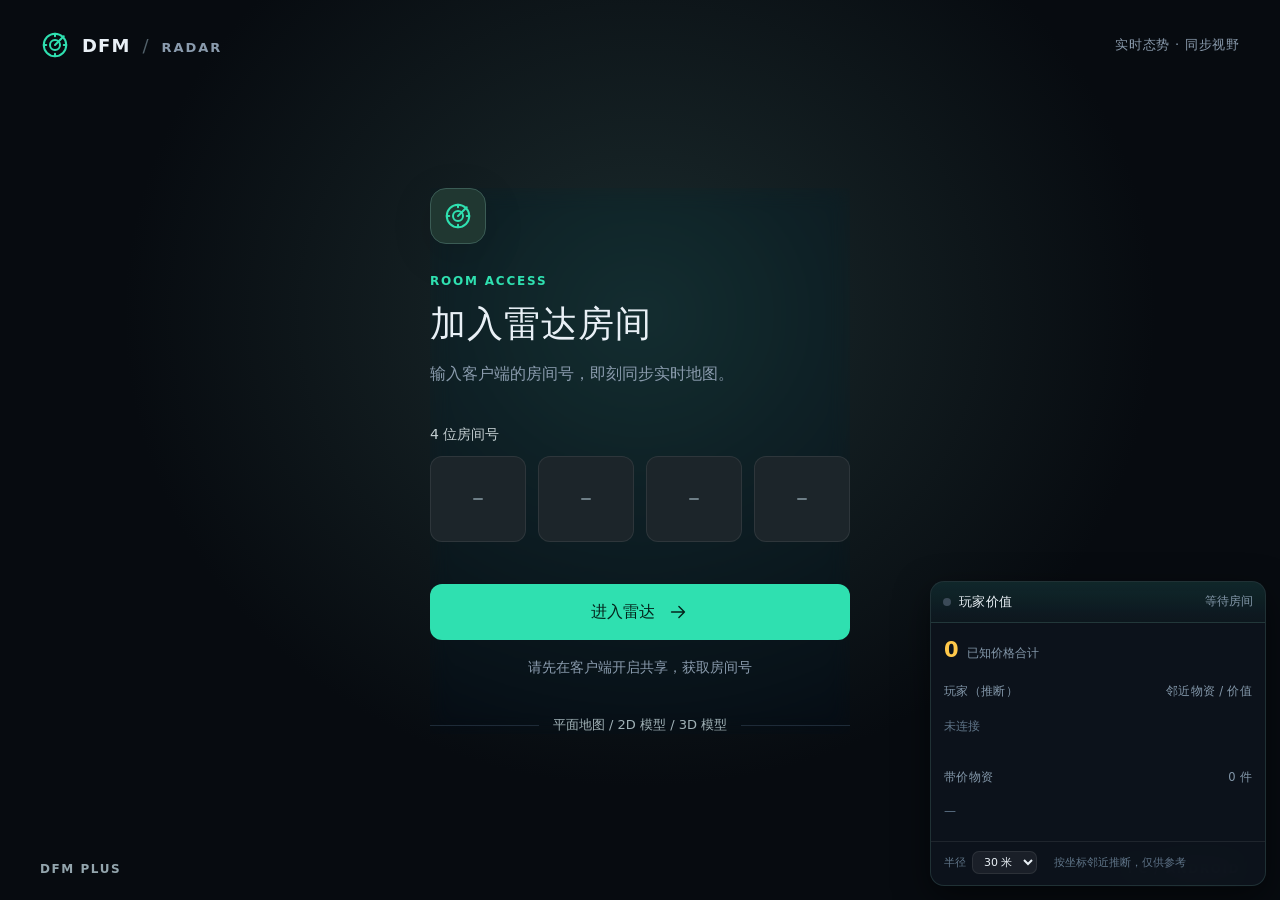
==== radar/index.html @ b9cc0623 "Unified UI redesign: shared design tokens across radar page, panels, admin" ====
<!doctype html>
<html lang="zh-CN">
<head>
  <meta charset="utf-8">
  <meta name="viewport" content="width=device-width, initial-scale=1, viewport-fit=cover">
  <meta name="theme-color" content="#101518">
  <meta name="description" content="DFM 实时地图，平面地图、2D 模型与 3D 模型自由切换，按需加载当前地图。">
  <title>DFM · 实时雷达</title>
  <link rel="stylesheet" href="https://game.gtimg.cn/images/dfm/cp/a20240729directory/leaflet.css" crossorigin="">
  <link rel="stylesheet" href="./styles.css">
  <link rel="stylesheet" href="./theme.css?v=4">
  <link rel="stylesheet" href="./value.css?v=4">
  <link rel="stylesheet" href="./chat.css?v=4">
  <script defer src="https://game.gtimg.cn/images/dfm/cp/a20240729directory/js/lib/leaflet.js"></script>
  <script type="module" src="./assets/app.js"></script>
</head>
<body>
  <svg class="icon-library" xmlns="http://www.w3.org/2000/svg" aria-hidden="true">
    <symbol id="i-radar" viewBox="0 0 24 24"><circle cx="12" cy="12" r="9"/><circle cx="12" cy="12" r="4"/><path d="M12 12 19 5M12 3v2M3 12h2M12 19v2M19 12h2"/></symbol>
    <symbol id="i-arrow" viewBox="0 0 24 24"><path d="M5 12h14m-6-6 6 6-6 6"/></symbol>
    <symbol id="i-exit" viewBox="0 0 24 24"><path d="M9 4H5v16h4m5-12 4 4-4 4M9 12h11"/></symbol>
    <symbol id="i-plus" viewBox="0 0 24 24"><path d="M5 12h14M12 5v14"/></symbol>
    <symbol id="i-minus" viewBox="0 0 24 24"><path d="M5 12h14"/></symbol>
    <symbol id="i-locate" viewBox="0 0 24 24"><circle cx="12" cy="12" r="6"/><circle cx="12" cy="12" r="1"/><path d="M12 2v4m0 12v4M2 12h4m12 0h4"/></symbol>
    <symbol id="i-fit" viewBox="0 0 24 24"><path d="M9 4H4v5m11-5h5v5M4 15v5h5m11-5v5h-5"/></symbol>
    <symbol id="i-users" viewBox="0 0 24 24"><circle cx="9" cy="8" r="3"/><path d="M3 20v-2a6 6 0 0 1 12 0v2m1-15a3 3 0 0 1 0 6m2 3a5 5 0 0 1 3 4v2"/></symbol>
  </svg>
  <section id="entry-screen" class="entry-screen" aria-labelledby="entry-title">
    <header class="entry-header">
      <a class="brand" href="./" aria-label="DFM 雷达首页"><svg class="brand-icon"><use href="#i-radar"/></svg><span>DFM<span class="brand-divider">/</span><span class="brand-subtitle">RADAR</span></span></a>
      <span class="entry-meta">实时态势 · 同步视野</span>
    </header>
    <main class="entry-main">
      <div class="join-card">
        <div class="entry-emblem" aria-hidden="true"><svg><use href="#i-radar"/></svg></div>
        <p class="eyebrow">ROOM ACCESS</p>
        <h1 id="entry-title">加入雷达房间</h1>
        <p class="entry-description">输入客户端的房间号，即刻同步实时地图。</p>
        <form id="room-form" novalidate>
          <label class="room-label" for="room-code">4 位房间号</label>
          <div id="code-field" class="code-field">
            <div class="code-slots" aria-hidden="true"><span class="code-slot"></span><span class="code-slot"></span><span class="code-slot"></span><span class="code-slot"></span></div>
            <input id="room-code" class="code-input" type="text" inputmode="numeric" pattern="[0-9]{4}" maxlength="4" autocomplete="off" enterkeyhint="go" spellcheck="false" aria-describedby="room-hint form-message" aria-required="true">
          </div>
          <p id="form-message" class="form-message" role="status" aria-live="polite"></p>
          <button id="join-button" class="join-button" type="submit"><span id="join-label">进入雷达</span><svg class="icon join-arrow" aria-hidden="true"><use href="#i-arrow"/></svg><span class="spinner" aria-hidden="true"></span></button>
          <p id="room-hint" class="room-hint">请先在客户端开启共享，获取房间号</p>
        </form>
        <div class="entry-note"><span class="note-line"></span><span>平面地图 / 2D 模型 / 3D 模型</span><span class="note-line"></span></div>
      </div>
    </main>
    <footer class="entry-footer"><span>DFM PLUS</span><span>PC / ANDROID</span></footer>
  </section>
  <section id="radar-screen" class="radar-screen" hidden aria-label="实时雷达工作台">
    <header class="radar-header">
      <div class="brand radar-brand"><svg class="brand-icon" aria-hidden="true"><use href="#i-radar"/></svg><span>DFM<span class="brand-divider">/</span><span class="brand-subtitle">RADAR</span></span></div>
      <div class="map-heading"><span class="eyebrow">当前地图</span><h1 id="map-name" tabindex="-1">等待识别地图</h1><span class="auto-badge">自动同步</span></div>
      <div class="room-actions"><div class="room-badge"><span>房间</span><strong id="active-room">----</strong></div><button id="leave-button" class="leave-button" type="button" title="退出房间"><svg class="icon" aria-hidden="true"><use href="#i-exit"/></svg><span>退出</span></button></div>
    </header>
    <div class="view-bar">
      <div class="view-switch" role="group" aria-label="地图显示方式">
        <button type="button" data-mode="flat" aria-pressed="true">平面地图</button>
        <button type="button" data-mode="model2d" aria-pressed="false">2D 模型</button>
        <button type="button" data-mode="model3d" aria-pressed="false">3D 模型</button>
      </div>
      <div id="model-options" class="model-options" hidden>
        <div id="ally-view-control" class="ally-view-control" hidden>
          <label for="ally-view">3D 视角</label>
          <select id="ally-view" aria-describedby="ally-view-status"><option value="">自由观察</option></select>
          <span id="ally-view-status" class="visually-hidden" role="status">选择友方，切换跟随视角</span>
        </div>
        <label>范围 <select id="model-radius"><option value="150">150 米</option><option value="300">300 米</option><option value="all">全图（高负载）</option></select></label>
        <label><input id="model-xray" type="checkbox" checked>墙后标记</label>
        <span id="model-gesture">拖动旋转 · 右键 / 双指平移 · 双击表面定位</span>
      </div>
    </div>
    <main class="radar-workspace">
      <div id="radar-map" class="radar-map" role="region" aria-label="雷达地图，可拖动平移、滚轮或双指缩放"></div>
      <div id="model-map" class="model-map" role="region" aria-label="当前地图模型" hidden></div>
      <div id="model-loading" class="model-loading surface" role="status" aria-live="polite" hidden>
        <strong id="model-loading-text">准备当前地图模型…</strong>
        <progress id="model-progress" max="1" value="0" aria-label="当前地图下载进度"></progress>
        <p>仅下载当前地图；切回平面地图可取消加载。</p>
        <button id="model-retry" class="secondary-button" type="button" hidden>重试当前地图</button>
      </div>
      <div class="connection-hud surface" role="status" aria-live="polite"><span id="connection-dot" class="status-dot" data-tone="waiting"></span><span id="connection-label">正在连接</span></div>
      <div id="map-notice" class="map-notice" role="status" hidden></div>
      <div id="coordinate-notice" class="coordinate-notice" role="status" hidden>部分位置缺少高度或世界原点，未显示在模型中。模型可浏览；平面地图仍可查看全部位置。</div>
      <div id="map-empty" class="map-empty">
        <div class="empty-symbol" aria-hidden="true"><svg><use href="#i-radar"/></svg></div>
        <h2 id="empty-title">等待客户端数据</h2>
        <p id="empty-description">进入对局后，地图和位置会自动出现在这里。</p>
        <button id="reload-button" class="secondary-button" type="button" hidden>重新加载页面</button>
      </div>
      <div class="map-tools surface" role="group" aria-label="地图控制">
        <button id="locate-button" class="tool-button" type="button" aria-label="定位友方" title="定位所选友方，未选择时定位首位友方" disabled><svg class="icon" aria-hidden="true"><use href="#i-locate"/></svg></button>
        <span class="tool-divider"></span>
        <button id="zoom-in-button" class="tool-button" type="button" aria-label="放大地图" title="放大地图" disabled><svg class="icon" aria-hidden="true"><use href="#i-plus"/></svg></button>
        <button id="zoom-out-button" class="tool-button" type="button" aria-label="缩小地图" title="缩小地图" disabled><svg class="icon" aria-hidden="true"><use href="#i-minus"/></svg></button>
        <span class="tool-divider"></span>
        <button id="fit-button" class="tool-button" type="button" aria-label="查看全图" title="查看全图" disabled><svg class="icon" aria-hidden="true"><use href="#i-fit"/></svg></button>
      </div>
      <div class="radar-bottom">
        <div id="model-stats" class="model-stats"></div>
        <div class="legend surface" aria-label="标记图例与数量">
          <div class="legend-item"><span class="marker-key key-ally"></span><span>友方</span><strong id="ally-count">—</strong></div>
          <div class="legend-item"><span class="marker-key key-player"></span><span>敌方</span><strong id="player-count">—</strong></div>
          <div class="legend-item"><span class="marker-key key-bot"></span><span>人机</span><strong id="bot-count">—</strong></div>
          <div class="legend-item"><span class="marker-key key-item"></span><span>物资</span><strong id="item-count">—</strong></div>
        </div>
        <div class="session-meta surface"><span class="online-count"><svg class="icon" aria-hidden="true"><use href="#i-users"/></svg><span><strong id="peer-count">0</strong> 在线</span></span><span class="meta-divider"></span><span id="data-age">尚无数据</span></div>
      </div>
    </main>
  </section>
  <noscript><div class="noscript-notice">请启用 JavaScript 后使用实时雷达。</div></noscript>
  <script src="./patch.js?v=4"></script>
  <script src="./debug.js?v=4"></script>
  <script src="./value.js?v=4"></script>
  <script src="./chat.js?v=4"></script>
</body>
</html>
---- radar/styles.css ----
@charset "UTF-8";

:root {
  color-scheme: dark;
  --bg: #101518;
  --surface: #181f23;
  --surface-raised: #20292e;
  --line: #303b40;
  --text: #edf3f3;
  --muted: #a2b0b6;
  --accent: #7ce4cd;
  --accent-ink: #102e28;
  --warning: #efc17e;
  --danger: #ff8590;
  font-family: "Segoe UI", "PingFang SC", "Microsoft YaHei", system-ui, sans-serif;
  font-size: 100%;
  font-synthesis: none;
  -webkit-font-smoothing: antialiased;
}
* { box-sizing: border-box; }
[hidden] { display: none !important; }
body { margin: 0; background: var(--bg); color: var(--text); }
button, input { font: inherit; }
button, a, input { -webkit-tap-highlight-color: transparent; }
button { cursor: pointer; touch-action: manipulation; }
button:disabled { cursor: default; opacity: .35; }
button:focus-visible, a:focus-visible { outline: 2px solid var(--accent); outline-offset: 5px; }
a { color: inherit; text-decoration: none; }
h1, h2, p { margin: 0; }
svg { fill: none; stroke: currentColor; stroke-width: 1.6; stroke-linecap: round; stroke-linejoin: round; }
.icon-library { position: absolute; width: 0; height: 0; overflow: hidden; }
.icon { width: 22px; height: 22px; flex-shrink: 0; }
.brand { display: inline-flex; align-items: center; gap: 12px; font-size: 1.125rem; font-weight: 750; letter-spacing: .06em; white-space: nowrap; }
.brand-icon { width: 30px; height: 30px; color: var(--accent); }
.brand-divider { margin: 0 12px; color: #52616a; font-weight: 400; }
.brand-subtitle { font-size: .8125rem; font-weight: 550; letter-spacing: .15em; color: var(--muted); }
.eyebrow { font-size: .75rem; font-weight: 600; letter-spacing: .15em; color: var(--muted); }

/* A room invitation is the only first-screen workflow. */
.entry-screen {
  min-height: 100vh; min-height: 100svh;
  display: flex; flex-direction: column;
  padding: max(30px, env(safe-area-inset-top)) max(40px, env(safe-area-inset-right)) max(24px, env(safe-area-inset-bottom)) max(40px, env(safe-area-inset-left));
  background: radial-gradient(ellipse at 50% 35%, #1b2b2d 0, transparent 57%), var(--bg);
}
.entry-header, .entry-footer { display: flex; align-items: center; justify-content: space-between; gap: 24px; }
.entry-meta { color: var(--muted); font-size: .8125rem; letter-spacing: .06em; }
.entry-main { flex: 1; display: grid; place-items: center; padding: 48px 0; }
.join-card { width: min(100%, 420px); }
.entry-emblem { width: 56px; height: 56px; display: grid; place-items: center; border: 1px solid #3b5c55; border-radius: 16px; color: var(--accent); background: #203731; margin-bottom: 30px; box-shadow: 0 10px 40px #0002; }
.entry-emblem svg { width: 30px; height: 30px; }
.join-card .eyebrow { color: var(--accent); margin-bottom: 12px; }
.join-card h1 { font-size: clamp(1.75rem, 4vw, 2.25rem); font-weight: 650; line-height: 1.35; letter-spacing: .025em; }
.entry-description { color: var(--muted); line-height: 1.75; margin-top: 12px; }
#room-form { margin-top: 38px; }
.room-label { display: block; color: #c3ced1; font-size: .875rem; margin-bottom: 12px; }
.code-field { position: relative; border-radius: 12px; }
.code-slots { display: grid; grid-template-columns: repeat(4, minmax(0, 1fr)); gap: 12px; }
.code-slot { display: grid; place-items: center; height: 86px; border: 1px solid #3a484e; border-radius: 12px; background: #1c252a; font-family: Consolas, "SFMono-Regular", monospace; font-size: 2.25rem; color: var(--text); transition: border-color .15s, background .15s, box-shadow .15s; }
.code-slot:empty::after { content: ""; width: 10px; height: 2px; border-radius: 2px; background: #6e7f87; }
.code-field:focus-within .code-slot.is-active { border-color: var(--accent); background: #213530; box-shadow: 0 0 0 3px #7ce4cd14; }
.code-field.is-invalid .code-slot { border-color: var(--danger); }
.code-input { position: absolute; inset: 0; width: 100%; height: 100%; border: 0; outline: 0; padding: 0; background: transparent; color: transparent; caret-color: transparent; font-size: 2rem; opacity: 1; }
.code-input::selection { background: transparent; color: transparent; }
.form-message { min-height: 2.625rem; padding: 10px 0; color: var(--danger); font-size: .875rem; line-height: 1.6; }
.join-button { width: 100%; min-height: 56px; padding: 14px 20px; display: flex; align-items: center; justify-content: center; gap: 12px; color: var(--accent-ink); background: var(--accent); border: 1px solid transparent; border-radius: 12px; font-weight: 700; transition: background .15s, transform .15s; }
.join-button:not(:disabled):hover { background: #a2f2e0; }
.join-button:not(:disabled):active { transform: translateY(1px); }
.join-button:disabled { opacity: .75; cursor: progress; }
.spinner { display: none; width: 20px; height: 20px; border: 2px solid #102e2840; border-top-color: var(--accent-ink); border-radius: 50%; animation: spin 1s linear infinite; }
.join-button[aria-busy="true"] .spinner { display: inline-block; }
.join-button[aria-busy="true"] .join-arrow { display: none; }
.room-hint { margin-top: 16px; font-size: .875rem; color: var(--muted); text-align: center; line-height: 1.7; }
.entry-note { display: flex; align-items: center; justify-content: center; gap: 14px; margin-top: 36px; font-size: .8125rem; color: #a1b2b7; }
.note-line { flex: 1; height: 1px; background: var(--line); }
.entry-footer { font-size: .75rem; font-weight: 550; letter-spacing: .13em; color: #93a5ad; }
.noscript-notice { position: fixed; inset: auto 16px 16px; padding: 16px; border: 1px solid var(--danger); background: var(--surface); text-align: center; }

/* Full-bleed working surface with edge-mounted controls. */
.radar-screen { height: 100vh; height: 100dvh; min-height: 280px; display: flex; flex-direction: column; overflow: hidden; }
.radar-header { position: relative; z-index: 500; display: grid; grid-template-columns: repeat(3, minmax(0, 1fr)); align-items: center; gap: 24px; min-height: 80px; padding: max(16px, env(safe-area-inset-top)) max(24px, env(safe-area-inset-right)) 16px max(24px, env(safe-area-inset-left)); background: #151c20; border-bottom: 1px solid var(--line); }
.map-heading { display: grid; grid-template-columns: minmax(0, 1fr) auto; justify-self: center; max-width: 100%; align-items: center; gap: 4px 12px; min-width: 0; }
.map-heading .eyebrow { grid-column: 1 / -1; font-size: .75rem; letter-spacing: .06em; }
.map-heading h1 { font-size: 1.125rem; line-height: 1.4; font-weight: 650; overflow: hidden; text-overflow: ellipsis; white-space: nowrap; outline: none; }
.auto-badge { padding: 3px 7px; border-radius: 5px; background: #23352f; color: #a1d7c9; font-size: .75rem; white-space: nowrap; }
.room-actions { display: flex; align-items: center; justify-content: flex-end; gap: 18px; }
.room-badge { display: flex; align-items: center; gap: 10px; font-size: .875rem; color: var(--muted); }
.room-badge strong { color: var(--text); font-family: Consolas, "SFMono-Regular", monospace; font-size: 1.25rem; letter-spacing: .14em; font-weight: 550; }
.leave-button { min-height: 44px; border: 1px solid var(--line); border-radius: 9px; background: transparent; color: #c1cdd1; padding: 9px 12px; display: flex; align-items: center; gap: 6px; font-size: .875rem; }
.leave-button:hover { background: #2e2329; color: #ffa2aa; border-color: #75434d; }
.radar-workspace { flex: 1; min-height: 0; position: relative; isolation: isolate; background-color: #121a1e; background-image: linear-gradient(#a0ccda06 1px, transparent 1px), linear-gradient(90deg, #a0ccda06 1px, transparent 1px); background-size: 48px 48px; }
.view-bar { display: flex; align-items: center; flex-wrap: wrap; gap: 10px 24px; padding: 8px max(16px, env(safe-area-inset-right)) 8px max(16px, env(safe-area-inset-left)); border-bottom: 1px solid var(--line); background: #151c20; z-index: 450; }
.view-switch { display: flex; gap: 4px; padding: 3px; background: #0d1418; border: 1px solid var(--line); border-radius: 9px; }
.view-switch button { min-height: 40px; padding: 8px 18px; border: 0; border-radius: 6px; color: var(--muted); background: transparent; font-size: .875rem; white-space: nowrap; }
.view-switch button[aria-pressed="true"] { background: #27443d; color: #b2f3e4; box-shadow: inset 0 0 0 1px #477265; }
.model-options { display: flex; align-items: center; flex-wrap: wrap; gap: 12px 20px; font-size: .875rem; color: var(--muted); }
.model-options label { display: flex; align-items: center; gap: 8px; min-height: 40px; white-space: nowrap; }
.model-options select { font: inherit; color: var(--text); background: var(--surface-raised); border: 1px solid #506067; border-radius: 5px; min-height: 36px; }
.model-options input { width: 18px; height: 18px; accent-color: var(--accent); }
.ally-view-control { display: flex; align-items: center; gap: 8px; min-width: 0; }
.ally-view-control select { max-width: min(17rem, 65vw); text-overflow: ellipsis; }
.visually-hidden { position: absolute; width: 1px; height: 1px; padding: 0; margin: -1px; overflow: hidden; clip-path: inset(50%); white-space: nowrap; border: 0; }
#model-gesture { font-size: .8125rem; }
.model-map { position: absolute; inset: 0; z-index: 0; overflow: hidden; }
.model-map canvas { display: block; width: 100%; height: 100%; touch-action: none; }
.model-labels { position: absolute; inset: 0; pointer-events: none; overflow: hidden; }
.model-entity-label { position: absolute; top: 0; left: 0; max-width: min(260px, 65vw); padding: 2px 5px; background: #101820dd; border: 1px solid; border-radius: 4px; font-size: .875rem; white-space: pre; overflow: hidden; text-overflow: ellipsis; will-change: transform; }
.model-loading { position: absolute; z-index: 210; left: 50%; top: 50%; transform: translate(-50%,-50%); width: min(420px, calc(100% - 110px)); max-height: 75%; overflow: auto; padding: 24px; }
.model-loading strong { display: block; font-size: 1rem; font-weight: 600; line-height: 1.6; overflow-wrap: anywhere; }
.model-loading progress { width: 100%; height: 7px; margin: 16px 0; accent-color: var(--accent); }
.model-loading p { color: var(--muted); font-size: .875rem; line-height: 1.6; }
.coordinate-notice { position: absolute; z-index: 401; top: 82px; left: 20px; max-width: min(32rem, calc(100% - 110px)); padding: 10px 14px; font-size: .875rem; line-height: 1.6; color: #f7d6a6; background: #332a1ef2; border: 1px solid #665136; border-radius: 8px; }
.model-stats { flex-basis: 100%; font-size: .8125rem; line-height: 1.5; text-shadow: 0 1px 4px #000; color: #c0d3d7; }
.model-stats:empty { display: none; }
.radar-map { position: absolute; inset: 0; z-index: 0; background: transparent; }
.surface { border: 1px solid #425058; background: #1a2327ed; border-radius: 12px; box-shadow: 0 8px 28px #0003; backdrop-filter: blur(16px); -webkit-backdrop-filter: blur(16px); }
.connection-hud { position: absolute; z-index: 400; top: 20px; left: max(20px, env(safe-area-inset-left)); display: flex; align-items: center; gap: 9px; max-width: calc(100% - 96px); padding: 12px 15px; font-size: .875rem; line-height: 1.4; }
.status-dot { width: 7px; height: 7px; flex-shrink: 0; border-radius: 50%; background: var(--warning); }
.status-dot[data-tone="live"] { background: var(--accent); box-shadow: 0 0 0 4px #7ce4cd16; }
.status-dot[data-tone="error"] { background: var(--danger); }
.map-notice { position: absolute; z-index: 401; top: 82px; left: max(20px, env(safe-area-inset-left)); right: 88px; width: fit-content; max-width: 32rem; padding: 10px 14px; color: #f7d6a6; background: #332a1ef2; border: 1px solid #665136; border-radius: 8px; font-size: .875rem; line-height: 1.6; }
.map-empty { position: absolute; z-index: 200; inset: 0; display: flex; flex-direction: column; align-items: center; justify-content: center; padding: 100px 80px 124px; text-align: center; background: #121a1ef0; }
.empty-symbol { width: 72px; height: 72px; display: grid; place-items: center; color: #88b5af; background: #20302f; border: 1px solid #36534d; border-radius: 20px; margin-bottom: 24px; }
.empty-symbol svg { width: 38px; height: 38px; }
.map-empty h2 { font-size: 1.25rem; font-weight: 600; line-height: 1.5; }
.map-empty p { margin-top: 10px; max-width: 28rem; color: var(--muted); line-height: 1.8; overflow-wrap: anywhere; }
.secondary-button { min-height: 44px; padding: 10px 16px; background: var(--surface-raised); border: 1px solid var(--line); border-radius: 8px; color: var(--text); margin-top: 20px; }
.map-tools { position: absolute; z-index: 400; top: 20px; right: max(20px, env(safe-area-inset-right)); padding: 5px; display: flex; flex-direction: column; align-items: center; gap: 3px; }
.tool-button { border: 0; background: transparent; color: #d4e2e4; width: 44px; height: 44px; display: grid; place-items: center; border-radius: 7px; }
.tool-button:not(:disabled):hover { background: #34464a; color: #aeffe9; }
.tool-button:not(:disabled):active { background: #3b5854; }
.tool-divider { height: 1px; width: 26px; background: var(--line); margin: 3px 0; }
.radar-bottom { position: absolute; z-index: 400; bottom: max(20px, env(safe-area-inset-bottom)); left: max(20px, env(safe-area-inset-left)); right: max(20px, env(safe-area-inset-right)); display: flex; flex-wrap: wrap; align-items: flex-end; justify-content: space-between; gap: 16px; pointer-events: none; }
.legend, .session-meta { pointer-events: auto; }
.legend { padding: 16px 20px; display: flex; flex-wrap: wrap; align-items: center; gap: 26px; }
.legend-item { display: flex; align-items: center; gap: 8px; font-size: .875rem; color: #bacacf; white-space: nowrap; }
.legend-item strong { color: var(--text); font-family: Consolas, monospace; font-size: .9375rem; font-weight: 550; min-width: 1ch; font-variant-numeric: tabular-nums; }
.marker-key { width: 8px; height: 8px; flex-shrink: 0; border: 1px solid #ffffffa0; border-radius: 50%; }
.key-ally { background: #7ce4cd; }
.key-player { background: #ff5252; }
.key-bot { background: #f8fafc; }
.key-item { width: 7px; height: 7px; border-radius: 1px; border-color: #f2cc79; background: #f2cc79; transform: rotate(45deg); }
.session-meta { display: flex; flex-wrap: wrap; align-items: center; gap: 12px; color: var(--muted); padding: 14px 16px; font-size: .8125rem; }
.online-count { display: inline-flex; align-items: center; gap: 8px; }
.online-count .icon { width: 17px; height: 17px; }
.online-count strong { font-weight: 550; color: var(--text); }
.meta-divider { width: 1px; height: 14px; background: #425058; }
.radar-label.leaflet-tooltip {
  background: #11191fe8;
  color: #edf3f3;
  border: 1px solid #59676f;
  border-radius: 5px;
  padding: 3px 7px;
  box-shadow: 0 2px 6px #0006;
  font: 500 .8125rem/1.4 "Segoe UI", "Microsoft YaHei", sans-serif;
  /* Leaflet's absolute tooltip pane has no intrinsic width: never shrink names into character columns. */
  width: max-content;
  max-width: min(260px, 65vw);
  writing-mode: horizontal-tb;
  white-space: nowrap;
  word-break: normal;
  overflow-wrap: normal;
  overflow: hidden;
  text-overflow: ellipsis;
}
.radar-label.leaflet-tooltip::before { display: none; }
.radar-label.item-label { padding: 8px 11px; font-size: .875rem; white-space: pre; }
.leaflet-container { font: inherit; touch-action: none; }
.leaflet-container:focus-visible { outline: 2px solid var(--accent); outline-offset: -3px; }
.leaflet-tooltip-pane { pointer-events: none; }

@keyframes spin { to { transform: rotate(360deg); } }
@media (max-width: 900px) {
  .radar-header { grid-template-columns: auto minmax(0, 1fr) auto; gap: 22px; }
  .map-heading { justify-self: start; }
  .radar-brand > span { display: none; }
  .legend { gap: 16px; padding: 14px 16px; }
  .session-meta { gap: 8px; padding: 14px 12px; }
}
@media (max-width: 600px) {
  .view-bar { gap: 4px; padding: 6px 12px; }
  .view-switch { width: 100%; }
  .view-switch button { flex: 1; padding-inline: 8px; }
  .model-options { gap: 4px 14px; }
  #model-gesture { display: none; }
  .coordinate-notice { top: 68px; left: 12px; }
  .model-loading { padding: 16px; }
  .entry-screen { padding: max(22px, env(safe-area-inset-top)) max(24px, env(safe-area-inset-right)) max(20px, env(safe-area-inset-bottom)) max(24px, env(safe-area-inset-left)); }
  .entry-meta { display: none; }
  .entry-main { padding: 42px 0; }
  .entry-emblem { margin-bottom: 26px; }
  .entry-description { font-size: .9375rem; }
  .code-slots { gap: 10px; }
  .code-slot { height: 76px; }
  .radar-header { grid-template-columns: minmax(0, 1fr) auto; gap: 14px; padding: max(12px, env(safe-area-inset-top)) max(16px, env(safe-area-inset-right)) 12px max(16px, env(safe-area-inset-left)); min-height: 76px; }
  .radar-brand { display: none; }
  .map-heading { grid-template-columns: minmax(0, auto); gap: 4px; }
  .map-heading h1 { font-size: 1rem; }
  .auto-badge { display: none; }
  .room-actions { gap: 10px; }
  .room-badge { flex-direction: column; gap: 1px; font-size: .75rem; }
  .room-badge strong { font-size: 1.125rem; }
  .leave-button { width: 44px; justify-content: center; padding: 9px; }
  .leave-button span { display: none; }
  .connection-hud { top: 12px; left: max(12px, env(safe-area-inset-left)); padding: 11px 12px; font-size: .875rem; }
  .map-notice { top: 68px; left: max(12px, env(safe-area-inset-left)); right: 76px; }
  .map-tools { top: 12px; right: max(12px, env(safe-area-inset-right)); }
  .map-empty { padding: 86px 76px 120px 24px; }
  .map-empty h2 { font-size: 1.125rem; }
  .map-empty p { font-size: .875rem; }
  .empty-symbol { width: 60px; height: 60px; margin-bottom: 18px; }
  .radar-bottom { bottom: max(12px, env(safe-area-inset-bottom)); left: max(12px, env(safe-area-inset-left)); right: max(12px, env(safe-area-inset-right)); flex-direction: column-reverse; align-items: stretch; gap: 8px; }
  .legend { width: 100%; justify-content: space-between; gap: 10px; padding: 15px 14px; }
  .legend-item { gap: 6px; font-size: .875rem; }
  .session-meta { align-self: flex-start; padding: 8px 11px; font-size: .75rem; border-radius: 8px; }
}
@media (max-width: 360px) {
  .entry-screen { padding-left: 20px; padding-right: 20px; }
  .legend { display: grid; grid-template-columns: repeat(2, auto); gap: 10px 18px; }
}
@media (max-height: 500px) and (orientation: landscape) {
  .view-bar { padding-block: 3px; }
  .view-switch button { min-height: 34px; padding-block: 5px; }
  #model-gesture, .model-stats { display: none; }
  .radar-header { min-height: 58px; padding-top: max(8px, env(safe-area-inset-top)); padding-bottom: 8px; }
  .map-heading { display: flex; }
  .map-heading .eyebrow, .auto-badge { display: none; }
  .map-tools { top: 12px; flex-direction: row; }
  .tool-divider { height: 24px; width: 1px; margin: 0 3px; }
  .radar-bottom { bottom: max(10px, env(safe-area-inset-bottom)); }
  .legend { padding: 12px 14px; }
  .map-empty { padding: 72px 32px 82px; }
  .empty-symbol { display: none; }
}
@media (prefers-reduced-motion: reduce) {
  *, *::before, *::after { animation: none !important; transition: none !important; scroll-behavior: auto !important; }
}
---- radar/theme.css ----
/* ==========================================================================
   DFM 雷达 · 统一主题（必须在官方 styles.css 之后加载）
   做法：只覆盖官方的 CSS 变量 + 少量不改变布局的质感修饰
   —— 整站配色/圆角/阴影一次到位，且不会破坏官方布局
   ========================================================================== */
:root {
  color-scheme: dark;

  /* ---- 官方变量（覆盖）---- */
  --bg: #070b10;
  --surface: #0e151d;
  --surface-raised: #151f2a;
  --line: #1e2b38;
  --text: #e9f0f6;
  --muted: #8a9bad;
  --accent: #2fe0b0;
  --accent-ink: #04241c;
  --warning: #ffc84a;
  --danger: #ff5f6d;

  /* ---- 我方面板共用令牌 ---- */
  --dfm-bg: #070b10;
  --dfm-card: rgba(13, 20, 28, .94);
  --dfm-card-2: rgba(17, 26, 36, .92);
  --dfm-line: rgba(120, 190, 175, .18);
  --dfm-line-2: rgba(255, 255, 255, .08);
  --dfm-text: #e9f0f6;
  --dfm-muted: #8397aa;
  --dfm-muted-2: #5f7488;
  --dfm-accent: #2fe0b0;
  --dfm-accent-ink: #04241c;
  --dfm-ally: #5fe3c0;
  --dfm-enemy: #ff5f6d;
  --dfm-gold: #ffc84a;
  --dfm-radius: 14px;
  --dfm-radius-sm: 10px;
  --dfm-shadow: 0 12px 34px rgba(0, 0, 0, .5);
  --dfm-font: -apple-system, BlinkMacSystemFont, "PingFang SC", "Microsoft YaHei",
              system-ui, "Segoe UI", sans-serif;
}

/* ---------- 全局质感（不碰布局） ---------- */
html { background: var(--bg); }
body {
  background:
    radial-gradient(1100px 620px at 50% -12%, #0c1a24 0%, rgba(7, 11, 16, 0) 62%),
    radial-gradient(760px 420px at 92% 8%, rgba(47, 224, 176, .06) 0%, rgba(7, 11, 16, 0) 60%),
    var(--bg) !important;
  font-family: var(--dfm-font);
}

/* 玻璃质感：官方已有的 .surface 等容器 */
.surface,
.radar-header,
.view-bar,
.entry-screen,
.join-card,
.radar-bottom > * {
  backdrop-filter: saturate(160%) blur(10px);
  -webkit-backdrop-filter: saturate(160%) blur(10px);
}

/* 圆角与描边更柔和 */
.surface,
.join-card,
.code-slot,
.code-field {
  border-color: var(--dfm-line-2) !important;
}

/* 交互反馈 */
button:not(:disabled):hover { filter: brightness(1.07); }
button:not(:disabled):active { transform: scale(.985); }

::selection { background: var(--dfm-accent); color: var(--dfm-accent-ink); }

/* 滚动条 */
* { scrollbar-width: thin; scrollbar-color: #22303d transparent; }
*::-webkit-scrollbar { width: 8px; height: 8px; }
*::-webkit-scrollbar-thumb { background: #22303d; border-radius: 8px; }
*::-webkit-scrollbar-thumb:hover { background: #2d3f4f; }
*::-webkit-scrollbar-track { background: transparent; }
---- radar/value.css ----
/* DFM 雷达 · 玩家价值面板（统一主题） */
#dvp {
  position: fixed; right: 14px; bottom: 14px; z-index: 9000;
  width: 336px; max-width: calc(100vw - 28px);
  background: var(--dfm-card);
  border: 1px solid var(--dfm-line);
  border-radius: var(--dfm-radius);
  color: var(--dfm-text);
  font: 13px/1.55 var(--dfm-font, -apple-system, "PingFang SC", system-ui, sans-serif);
  box-shadow: var(--dfm-shadow);
  backdrop-filter: saturate(160%) blur(14px);
  -webkit-backdrop-filter: saturate(160%) blur(14px);
  overflow: hidden;
  transition: width .18s ease, border-color .18s ease;
}
#dvp.dvp-collapsed #dvp-body { display: none; }

#dvp-head {
  display: flex; align-items: center; gap: 8px;
  padding: 10px 12px; cursor: pointer;
  background: linear-gradient(180deg, rgba(47,224,176,.10), rgba(47,224,176,.02));
  border-bottom: 1px solid var(--dfm-line-2);
}
#dvp-head b { flex: 1; font-weight: 600; letter-spacing: .4px; font-size: 13px; }
#dvp-head span { color: var(--dfm-muted); font-size: 11.5px; }
#dvp-dot { width: 8px; height: 8px; border-radius: 50%; background: #3b4a58; flex: none; }
#dvp-dot.on { background: var(--dfm-accent); box-shadow: 0 0 10px var(--dfm-accent); }
#dvp-dot.bad { background: var(--dfm-enemy); }

#dvp-body { max-height: 52vh; overflow: auto; }

#dvp-total { display: flex; align-items: baseline; gap: 8px; padding: 11px 13px 4px; }
#dvp-total em { font-style: normal; color: var(--dfm-muted); font-size: 11.5px; }
#dvp-total b { font-size: 21px; color: var(--dfm-gold); font-variant-numeric: tabular-nums; }

.dvp-sec { padding: 4px 13px 11px; }
.dvp-sec h4 {
  margin: 9px 0 7px; font-size: 11.5px; font-weight: 500; color: var(--dfm-muted);
  display: flex; justify-content: space-between; letter-spacing: .3px;
}
.dvp-row { display: flex; align-items: center; gap: 8px; padding: 5px 0; }
.dvp-row .dvp-name { flex: 1; min-width: 0; overflow: hidden; text-overflow: ellipsis; white-space: nowrap; }
.dvp-row .dvp-val { font-variant-numeric: tabular-nums; font-weight: 700; }
.dvp-chip { width: 9px; height: 9px; border-radius: 3px; flex: none; }
.dvp-bar { height: 4px; border-radius: 3px; background: rgba(255,255,255,.08); margin-top: 4px; overflow: hidden; }
.dvp-bar i { display: block; height: 100%; border-radius: 3px; }
.dvp-empty { color: var(--dfm-muted-2); padding: 9px 0; font-size: 12px; }
.dvp-note {
  padding: 9px 13px 11px; color: var(--dfm-muted-2); font-size: 11px;
  border-top: 1px solid var(--dfm-line-2); display: flex; align-items: center; gap: 6px;
}
.dvp-tag {
  font-size: 10.5px; padding: 1px 6px; border-radius: 5px;
  border: 1px solid var(--dfm-line-2); color: var(--dfm-muted);
}
.dvp-tag.dvp-ally { color: var(--dfm-ally); border-color: rgba(95,227,192,.32); }
.dvp-tag.dvp-enemy { color: var(--dfm-enemy); border-color: rgba(255,95,109,.3); }

#dvp select {
  background: rgba(255,255,255,.06); color: var(--dfm-text);
  border: 1px solid var(--dfm-line-2); border-radius: 7px;
  padding: 3px 7px; font: inherit; font-size: 11px; outline: none;
}

@media (max-width: 720px) {
  #dvp { right: 8px; bottom: 8px; width: calc(50vw - 12px); }
  #dvp.dvp-exp { width: calc(100vw - 16px); }
  #dvp-body { max-height: 45vh; }
}
---- radar/chat.css ----
/* DFM 雷达 · 房间聊天（统一主题） */
#dfc {
  position: fixed; left: 14px; bottom: 14px; z-index: 9001;
  width: 330px; max-width: calc(100vw - 28px);
  background: var(--dfm-card, rgba(13,20,28,.94));
  border: 1px solid var(--dfm-line, rgba(120,190,175,.18));
  border-radius: var(--dfm-radius, 14px);
  color: var(--dfm-text, #e9f0f6);
  font: 13px/1.5 var(--dfm-font, -apple-system, "PingFang SC", system-ui, sans-serif);
  box-shadow: var(--dfm-shadow, 0 12px 34px rgba(0,0,0,.5));
  backdrop-filter: saturate(160%) blur(14px);
  -webkit-backdrop-filter: saturate(160%) blur(14px);
  overflow: hidden;
  display: flex; flex-direction: column;
  transition: width .18s ease;
}
#dfc.dfc-off { display: none; }
#dfc.dfc-collapsed #dfc-body { display: none; }

#dfc-head {
  display: flex; align-items: center; gap: 8px; padding: 10px 12px; cursor: pointer;
  background: linear-gradient(180deg, rgba(47,224,176,.10), rgba(47,224,176,.02));
  border-bottom: 1px solid var(--dfm-line-2, rgba(255,255,255,.08));
}
#dfc-head b { flex: 1; font-weight: 600; font-size: 13px; letter-spacing: .4px; }
#dfc-head .dfc-n { color: var(--dfm-muted, #8397aa); font-size: 11.5px; }
#dfc-dot { width: 8px; height: 8px; border-radius: 50%; background: #3b4a58; flex: none; }
#dfc-dot.on { background: var(--dfm-accent, #2fe0b0); box-shadow: 0 0 10px var(--dfm-accent, #2fe0b0); }
#dfc-dot.bad { background: var(--dfm-enemy, #ff5f6d); }

#dfc-body { display: flex; flex-direction: column; height: 300px; }
#dfc-list { flex: 1; overflow: auto; padding: 10px 12px; }
.dfc-m { margin: 0 0 8px; word-break: break-word; }
.dfc-m .who { color: var(--dfm-muted, #8397aa); font-size: 11px; margin-right: 5px; }
.dfc-m.me .who { color: var(--dfm-accent, #2fe0b0); font-weight: 600; }
.dfc-m.sys {
  color: var(--dfm-muted-2, #5f7488); font-size: 11.5px; text-align: center;
  margin: 7px 0; letter-spacing: .2px;
}
.dfc-m .txt { color: var(--dfm-text, #e9f0f6); }
.dfc-m.me { text-align: right; }
.dfc-m.me .txt {
  color: var(--dfm-accent-ink, #04241c); background: var(--dfm-accent, #2fe0b0);
  padding: 4px 10px; border-radius: 12px 12px 3px 12px; display: inline-block; max-width: 86%;
}
.dfc-m:not(.me):not(.sys) .txt {
  background: rgba(255,255,255,.06); padding: 4px 10px;
  border-radius: 12px 12px 12px 3px; display: inline-block; max-width: 86%;
}

#dfc-foot {
  display: flex; gap: 7px; padding: 9px;
  border-top: 1px solid var(--dfm-line-2, rgba(255,255,255,.08));
}
#dfc-input {
  flex: 1; min-width: 0; background: rgba(255,255,255,.05);
  color: var(--dfm-text, #e9f0f6);
  border: 1px solid var(--dfm-line-2, rgba(255,255,255,.08));
  border-radius: 9px; padding: 8px 10px; font: inherit; outline: none;
}
#dfc-input:focus {
  border-color: var(--dfm-accent, #2fe0b0);
  background: rgba(47,224,176,.06);
}
#dfc-send {
  background: var(--dfm-accent, #2fe0b0); color: var(--dfm-accent-ink, #04241c);
  border: none; border-radius: 9px; padding: 0 14px;
  font: inherit; font-weight: 700; cursor: pointer;
}
#dfc-send:active { transform: scale(.97); }
#dfc-send:disabled { opacity: .45; }
#dfc-name {
  background: rgba(47,224,176,.10); color: var(--dfm-accent, #2fe0b0);
  border: 1px solid rgba(47,224,176,.35); border-radius: 7px;
  padding: 2px 7px; font: inherit; font-size: 11.5px; cursor: pointer;
  max-width: 112px; overflow: hidden; text-overflow: ellipsis;
}

@media (max-width: 720px) {
  #dfc { left: 8px; bottom: 8px; width: calc(50vw - 12px); }
  #dfc.dfc-exp { width: calc(100vw - 16px); }
  #dfc-body { height: 45vh; }
}
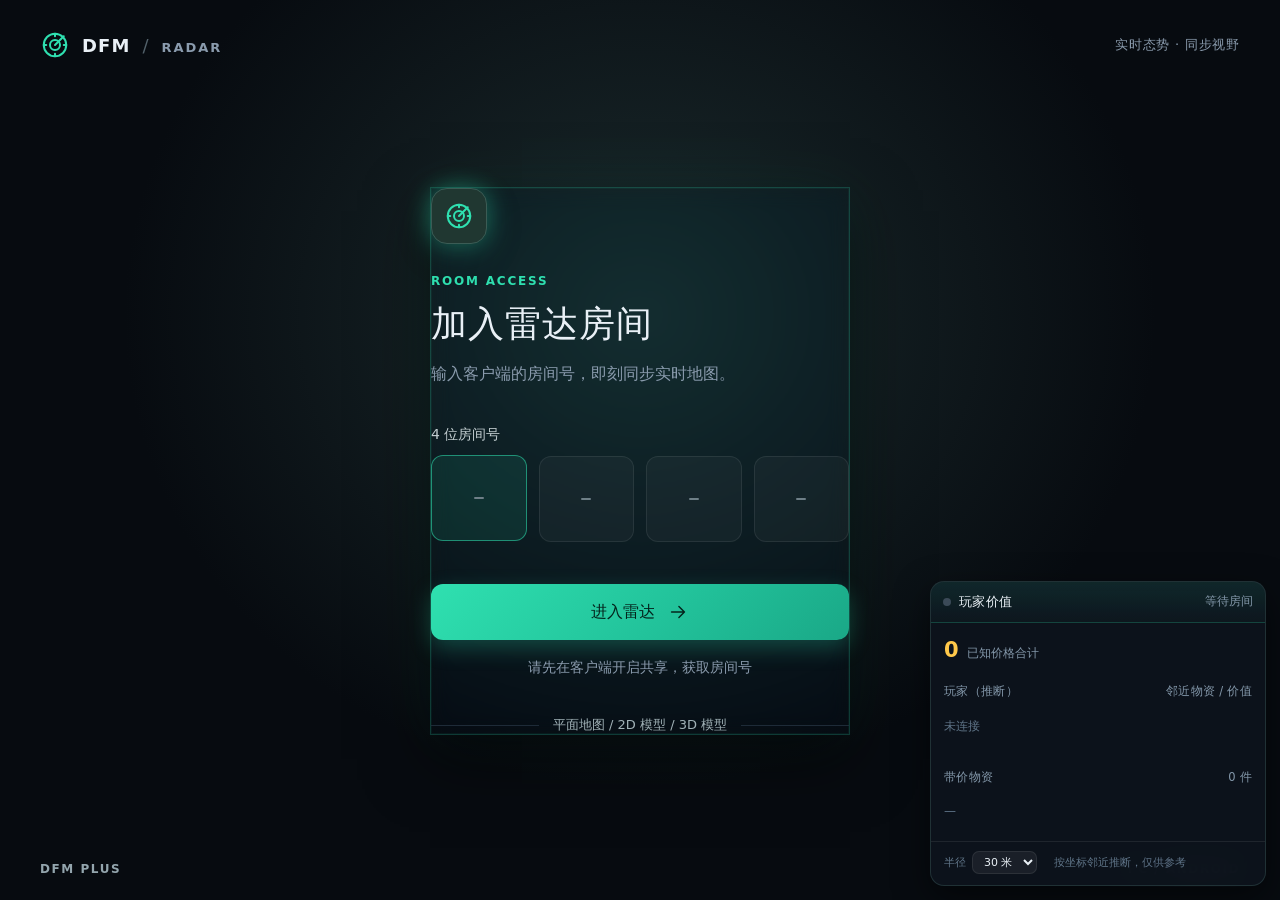
==== commit d125d371: "Beautify pass: entry/button polish, avatar chat bubbles, panel animations" ====
--- a/radar/index.html
+++ b/radar/index.html
@@ -8,9 +8,9 @@
   <title>DFM · 实时雷达</title>
   <link rel="stylesheet" href="https://game.gtimg.cn/images/dfm/cp/a20240729directory/leaflet.css" crossorigin="">
   <link rel="stylesheet" href="./styles.css">
-  <link rel="stylesheet" href="./theme.css?v=4">
-  <link rel="stylesheet" href="./value.css?v=4">
-  <link rel="stylesheet" href="./chat.css?v=4">
+  <link rel="stylesheet" href="./theme.css?v=5">
+  <link rel="stylesheet" href="./value.css?v=5">
+  <link rel="stylesheet" href="./chat.css?v=5">
   <script defer src="https://game.gtimg.cn/images/dfm/cp/a20240729directory/js/lib/leaflet.js"></script>
   <script type="module" src="./assets/app.js"></script>
 </head>
@@ -113,9 +113,9 @@
     </main>
   </section>
   <noscript><div class="noscript-notice">请启用 JavaScript 后使用实时雷达。</div></noscript>
-  <script src="./patch.js?v=4"></script>
-  <script src="./debug.js?v=4"></script>
-  <script src="./value.js?v=4"></script>
-  <script src="./chat.js?v=4"></script>
+  <script src="./patch.js?v=5"></script>
+  <script src="./debug.js?v=5"></script>
+  <script src="./value.js?v=5"></script>
+  <script src="./chat.js?v=5"></script>
 </body>
 </html>
--- a/radar/theme.css
+++ b/radar/theme.css
@@ -80,3 +80,97 @@
 *::-webkit-scrollbar-thumb { background: #22303d; border-radius: 8px; }
 *::-webkit-scrollbar-thumb:hover { background: #2d3f4f; }
 *::-webkit-scrollbar-track { background: transparent; }
+
+/* ==========================================================================
+   精修层：入场页 / 按钮 / 卡片 / 图例 —— 只加质感，不改布局
+   ========================================================================== */
+
+/* ---- 入场页：加入雷达房间 ---- */
+.join-card {
+  position: relative;
+  border: 1px solid rgba(47, 224, 176, .22) !important;
+  box-shadow:
+    0 24px 60px rgba(0, 0, 0, .55),
+    0 0 0 1px rgba(47, 224, 176, .06) inset,
+    0 0 60px rgba(47, 224, 176, .07);
+  animation: dfmRise .5s cubic-bezier(.22,.9,.3,1) both;
+}
+@keyframes dfmRise {
+  from { opacity: 0; transform: translateY(14px) scale(.985); }
+  to   { opacity: 1; transform: none; }
+}
+.entry-emblem {
+  filter: drop-shadow(0 0 12px rgba(47, 224, 176, .45));
+}
+
+/* ---- 房间号输入：聚焦时发光 ---- */
+.code-field:focus-within {
+  box-shadow: 0 0 0 3px rgba(47, 224, 176, .14), 0 0 22px rgba(47, 224, 176, .12);
+  border-color: rgba(47, 224, 176, .5) !important;
+}
+.code-slot {
+  background: rgba(255, 255, 255, .035);
+  transition: background .15s, border-color .15s, transform .15s;
+}
+.code-slot.is-active {
+  background: rgba(47, 224, 176, .1);
+  border-color: rgba(47, 224, 176, .55) !important;
+  transform: translateY(-1px);
+}
+
+/* ---- 主按钮：渐变 + 投影 + 悬浮上浮 ---- */
+.join-button, .join-button:not(:disabled) {
+  background: linear-gradient(135deg, #2fe0b0 0%, #22c39b 55%, #1aa887 100%) !important;
+  color: var(--accent-ink, #04241c) !important;
+  border: none !important;
+  box-shadow: 0 8px 22px rgba(47, 224, 176, .26);
+  transition: transform .15s, box-shadow .2s, filter .2s;
+}
+.join-button:not(:disabled):hover {
+  transform: translateY(-1px);
+  box-shadow: 0 12px 28px rgba(47, 224, 176, .34);
+}
+
+/* ---- 顶栏 / 视图切换 ---- */
+.radar-header, .view-bar {
+  border-bottom: 1px solid rgba(255, 255, 255, .06) !important;
+}
+.view-switch button[aria-pressed="true"],
+.view-switch .is-active {
+  background: linear-gradient(180deg, rgba(47,224,176,.22), rgba(47,224,176,.10)) !important;
+  color: var(--accent) !important;
+}
+
+/* ---- 图例 / 底部统计 ---- */
+.legend-item {
+  background: rgba(255, 255, 255, .04);
+  border-radius: 999px;
+  padding: 3px 10px;
+}
+.marker-key { box-shadow: 0 0 6px currentColor; }
+
+/* ---- 悬浮面板 / 工具按钮 ---- */
+.map-tools button {
+  background: rgba(12, 19, 26, .88) !important;
+  border: 1px solid rgba(255, 255, 255, .08) !important;
+  box-shadow: 0 6px 18px rgba(0, 0, 0, .38);
+  transition: transform .15s, border-color .15s, background .15s;
+}
+.map-tools button:hover {
+  transform: translateY(-1px);
+  border-color: rgba(47, 224, 176, .45) !important;
+  background: rgba(20, 32, 42, .95) !important;
+}
+
+/* ---- 连接状态指示 ---- */
+#connection-dot { box-shadow: 0 0 10px currentColor; }
+
+/* ---- 全局过渡 ---- */
+a, button, input, select, .surface, .legend-item { transition: color .15s, background .15s, border-color .15s; }
+
+/* ---- 键盘可达性 ---- */
+:focus-visible {
+  outline: 2px solid rgba(47, 224, 176, .65);
+  outline-offset: 2px;
+  border-radius: 6px;
+}
--- a/radar/value.css
+++ b/radar/value.css
@@ -12,7 +12,12 @@
   -webkit-backdrop-filter: saturate(160%) blur(14px);
   overflow: hidden;
   transition: width .18s ease, border-color .18s ease;
+  animation: dvpIn .35s cubic-bezier(.22,.9,.3,1) both;
 }
+@keyframes dvpIn { from { opacity: 0; transform: translateY(10px); } to { opacity: 1; transform: none; } }
+#dvp .dvp-row { transition: background .13s; border-radius: 8px; }
+#dvp .dvp-row:hover { background: rgba(255, 255, 255, .035); }
+#dvp:not(.dvp-collapsed) #dvp-head { border-bottom-color: rgba(47, 224, 176, .16); }
 #dvp.dvp-collapsed #dvp-body { display: none; }
 
 #dvp-head {
--- a/radar/chat.css
+++ b/radar/chat.css
@@ -29,23 +29,43 @@
 #dfc-dot.bad { background: var(--dfm-enemy, #ff5f6d); }
 
 #dfc-body { display: flex; flex-direction: column; height: 300px; }
-#dfc-list { flex: 1; overflow: auto; padding: 10px 12px; }
-.dfc-m { margin: 0 0 8px; word-break: break-word; }
-.dfc-m .who { color: var(--dfm-muted, #8397aa); font-size: 11px; margin-right: 5px; }
-.dfc-m.me .who { color: var(--dfm-accent, #2fe0b0); font-weight: 600; }
+#dfc-list { flex: 1; overflow: auto; padding: 12px 12px 6px; }
+.dfc-m {
+  display: flex; gap: 8px; align-items: flex-start;
+  margin: 0 0 10px; word-break: break-word;
+  animation: dfcIn .18s cubic-bezier(.22,.9,.3,1) both;
+}
+@keyframes dfcIn { from { opacity: 0; transform: translateY(6px); } to { opacity: 1; transform: none; } }
+.dfc-m.me { flex-direction: row-reverse; }
+.dfc-av {
+  width: 26px; height: 26px; border-radius: 50%; flex: none;
+  display: grid; place-items: center; font-size: 11.5px; font-weight: 700;
+  background: rgba(255, 255, 255, .08); color: var(--dfm-muted, #8397aa);
+  border: 1px solid rgba(255, 255, 255, .06);
+}
+.dfc-m.me .dfc-av {
+  background: linear-gradient(135deg, #2fe0b0, #1aa887);
+  color: #04241c; border-color: transparent;
+}
+.dfc-col { min-width: 0; max-width: 82%; display: flex; flex-direction: column; }
+.dfc-m.me .dfc-col { align-items: flex-end; }
+.dfc-meta { font-size: 10.5px; color: var(--dfm-muted-2, #5f7488); margin: 0 3px 3px; }
+.dfc-meta .who { color: var(--dfm-muted, #8397aa); }
+.dfc-m.me .dfc-meta .who { color: var(--dfm-accent, #2fe0b0); font-weight: 600; }
 .dfc-m.sys {
-  color: var(--dfm-muted-2, #5f7488); font-size: 11.5px; text-align: center;
-  margin: 7px 0; letter-spacing: .2px;
+  display: block; text-align: center; color: var(--dfm-muted-2, #5f7488);
+  font-size: 11px; margin: 8px 0; letter-spacing: .2px; animation: none;
 }
-.dfc-m .txt { color: var(--dfm-text, #e9f0f6); }
-.dfc-m.me { text-align: right; }
+.dfc-m .txt {
+  word-break: break-word; padding: 6px 11px;
+  border-radius: 14px 14px 14px 4px;
+  background: rgba(255, 255, 255, .06); color: var(--dfm-text, #e9f0f6);
+  display: inline-block;
+}
 .dfc-m.me .txt {
-  color: var(--dfm-accent-ink, #04241c); background: var(--dfm-accent, #2fe0b0);
-  padding: 4px 10px; border-radius: 12px 12px 3px 12px; display: inline-block; max-width: 86%;
-}
-.dfc-m:not(.me):not(.sys) .txt {
-  background: rgba(255,255,255,.06); padding: 4px 10px;
-  border-radius: 12px 12px 12px 3px; display: inline-block; max-width: 86%;
+  border-radius: 14px 14px 4px 14px;
+  background: linear-gradient(135deg, #2fe0b0, #22c39b);
+  color: #04241c; font-weight: 500;
 }
 
 #dfc-foot {
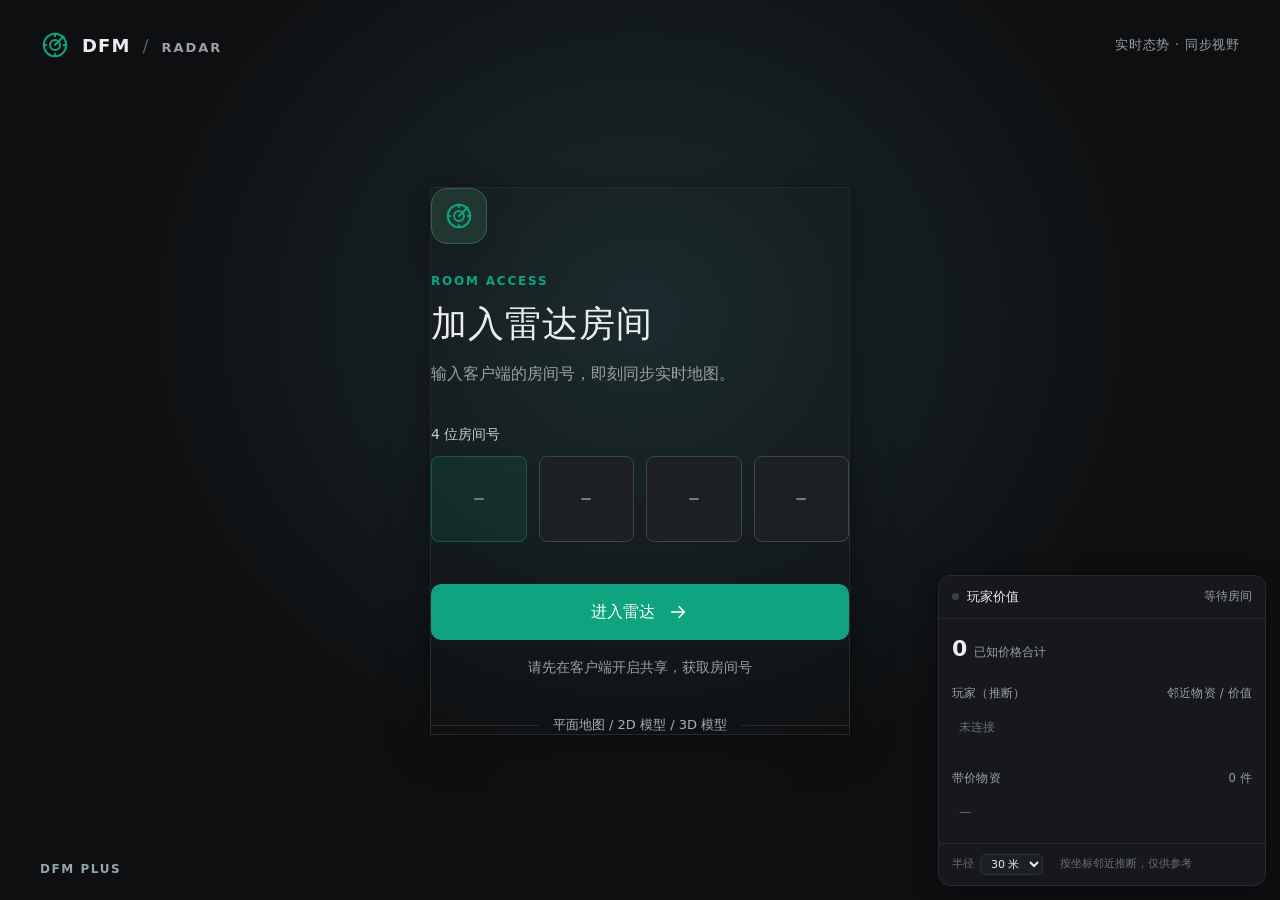
==== commit 6f5454e1: "UI: switch to clean AI-tool aesthetic (neutral, flat, no glow)" ====
--- a/radar/index.html
+++ b/radar/index.html
@@ -8,9 +8,9 @@
   <title>DFM · 实时雷达</title>
   <link rel="stylesheet" href="https://game.gtimg.cn/images/dfm/cp/a20240729directory/leaflet.css" crossorigin="">
   <link rel="stylesheet" href="./styles.css">
-  <link rel="stylesheet" href="./theme.css?v=5">
-  <link rel="stylesheet" href="./value.css?v=5">
-  <link rel="stylesheet" href="./chat.css?v=5">
+  <link rel="stylesheet" href="./theme.css?v=6">
+  <link rel="stylesheet" href="./value.css?v=6">
+  <link rel="stylesheet" href="./chat.css?v=6">
   <script defer src="https://game.gtimg.cn/images/dfm/cp/a20240729directory/js/lib/leaflet.js"></script>
   <script type="module" src="./assets/app.js"></script>
 </head>
@@ -113,9 +113,9 @@
     </main>
   </section>
   <noscript><div class="noscript-notice">请启用 JavaScript 后使用实时雷达。</div></noscript>
-  <script src="./patch.js?v=5"></script>
-  <script src="./debug.js?v=5"></script>
-  <script src="./value.js?v=5"></script>
-  <script src="./chat.js?v=5"></script>
+  <script src="./patch.js?v=6"></script>
+  <script src="./debug.js?v=6"></script>
+  <script src="./value.js?v=6"></script>
+  <script src="./chat.js?v=6"></script>
 </body>
 </html>
--- a/radar/theme.css
+++ b/radar/theme.css
@@ -1,176 +1,164 @@
 /* ==========================================================================
-   DFM 雷达 · 统一主题（必须在官方 styles.css 之后加载）
-   做法：只覆盖官方的 CSS 变量 + 少量不改变布局的质感修饰
-   —— 整站配色/圆角/阴影一次到位，且不会破坏官方布局
+   DFM 雷达 · 主题（轻便高效的 AI 工具风）
+   必须在官方 styles.css 之后加载。
+   做法：覆盖官方 CSS 变量 + 克制的质感修饰；不改变任何官方布局。
+   设计原则：中性灰阶 · 1px 细描边 · 无发光 · 无重渐变 · 8px 间距节奏
    ========================================================================== */
 :root {
   color-scheme: dark;
 
   /* ---- 官方变量（覆盖）---- */
-  --bg: #070b10;
-  --surface: #0e151d;
-  --surface-raised: #151f2a;
-  --line: #1e2b38;
-  --text: #e9f0f6;
-  --muted: #8a9bad;
-  --accent: #2fe0b0;
-  --accent-ink: #04241c;
-  --warning: #ffc84a;
-  --danger: #ff5f6d;
+  --bg: #0e0f11;
+  --surface: #16181b;
+  --surface-raised: #1c1f23;
+  --line: #26292e;
+  --text: #ececf1;
+  --muted: #9aa0a6;
+  --accent: #10a37f;
+  --accent-ink: #ffffff;
+  --warning: #e0a44a;
+  --danger: #e5646b;
 
-  /* ---- 我方面板共用令牌 ---- */
-  --dfm-bg: #070b10;
-  --dfm-card: rgba(13, 20, 28, .94);
-  --dfm-card-2: rgba(17, 26, 36, .92);
-  --dfm-line: rgba(120, 190, 175, .18);
-  --dfm-line-2: rgba(255, 255, 255, .08);
-  --dfm-text: #e9f0f6;
-  --dfm-muted: #8397aa;
-  --dfm-muted-2: #5f7488;
-  --dfm-accent: #2fe0b0;
-  --dfm-accent-ink: #04241c;
-  --dfm-ally: #5fe3c0;
-  --dfm-enemy: #ff5f6d;
-  --dfm-gold: #ffc84a;
-  --dfm-radius: 14px;
-  --dfm-radius-sm: 10px;
-  --dfm-shadow: 0 12px 34px rgba(0, 0, 0, .5);
+  /* ---- 面板共用令牌 ---- */
+  --dfm-bg: #0e0f11;
+  --dfm-card: #16181b;
+  --dfm-card-2: #1c1f23;
+  --dfm-line: #26292e;
+  --dfm-line-2: #2f3339;
+  --dfm-text: #ececf1;
+  --dfm-muted: #9aa0a6;
+  --dfm-muted-2: #6b7076;
+  --dfm-accent: #10a37f;
+  --dfm-accent-soft: rgba(16, 163, 127, .13);
+  --dfm-accent-line: rgba(16, 163, 127, .38);
+  --dfm-accent-ink: #ffffff;
+  --dfm-ally: #4fd1b0;
+  --dfm-enemy: #ef6b73;
+  --dfm-gold: #e3b341;
+  --dfm-radius: 12px;
+  --dfm-radius-sm: 8px;
+  --dfm-shadow: 0 6px 24px rgba(0, 0, 0, .38);
   --dfm-font: -apple-system, BlinkMacSystemFont, "PingFang SC", "Microsoft YaHei",
               system-ui, "Segoe UI", sans-serif;
 }
 
-/* ---------- 全局质感（不碰布局） ---------- */
+/* ---------- 全局：干净、无装饰 ---------- */
 html { background: var(--bg); }
 body {
-  background:
-    radial-gradient(1100px 620px at 50% -12%, #0c1a24 0%, rgba(7, 11, 16, 0) 62%),
-    radial-gradient(760px 420px at 92% 8%, rgba(47, 224, 176, .06) 0%, rgba(7, 11, 16, 0) 60%),
-    var(--bg) !important;
+  background: var(--bg) !important;
   font-family: var(--dfm-font);
+  -webkit-font-smoothing: antialiased;
 }
 
-/* 玻璃质感：官方已有的 .surface 等容器 */
+/* 玻璃质感全部去掉，换成实色 + 细描边 */
 .surface,
 .radar-header,
 .view-bar,
 .entry-screen,
 .join-card,
 .radar-bottom > * {
-  backdrop-filter: saturate(160%) blur(10px);
-  -webkit-backdrop-filter: saturate(160%) blur(10px);
+  backdrop-filter: none !important;
+  -webkit-backdrop-filter: none !important;
 }
 
-/* 圆角与描边更柔和 */
-.surface,
-.join-card,
-.code-slot,
-.code-field {
-  border-color: var(--dfm-line-2) !important;
+/* ==========================================================================
+   入场页
+   ========================================================================== */
+.join-card {
+  border: 1px solid var(--dfm-line) !important;
+  box-shadow: 0 10px 40px rgba(0, 0, 0, .4);
+  animation: dfmRise .32s cubic-bezier(.2,.8,.3,1) both;
+}
+@keyframes dfmRise {
+  from { opacity: 0; transform: translateY(8px); }
+  to   { opacity: 1; transform: none; }
+}
+.entry-emblem { filter: none; }
+
+/* 房间号输入 */
+.code-field:focus-within {
+  border-color: var(--dfm-accent-line) !important;
+  box-shadow: 0 0 0 3px var(--dfm-accent-soft);
+}
+.code-slot {
+  background: var(--dfm-card-2);
+  border-radius: 8px;
+  transition: background .14s, border-color .14s;
+}
+.code-slot.is-active {
+  background: var(--dfm-accent-soft);
+  border-color: var(--dfm-accent-line) !important;
 }
 
-/* 交互反馈 */
-button:not(:disabled):hover { filter: brightness(1.07); }
-button:not(:disabled):active { transform: scale(.985); }
-
-::selection { background: var(--dfm-accent); color: var(--dfm-accent-ink); }
-
-/* 滚动条 */
-* { scrollbar-width: thin; scrollbar-color: #22303d transparent; }
-*::-webkit-scrollbar { width: 8px; height: 8px; }
-*::-webkit-scrollbar-thumb { background: #22303d; border-radius: 8px; }
-*::-webkit-scrollbar-thumb:hover { background: #2d3f4f; }
-*::-webkit-scrollbar-track { background: transparent; }
+/* 主按钮：实色，无渐变 */
+.join-button, .join-button:not(:disabled) {
+  background: var(--dfm-accent) !important;
+  color: #fff !important;
+  border: none !important;
+  box-shadow: none;
+  border-radius: 10px;
+  font-weight: 600;
+  transition: background .14s, transform .14s;
+}
+.join-button:not(:disabled):hover { background: #0e9070 !important; }
+.join-button:not(:disabled):active { transform: scale(.985); }
 
 /* ==========================================================================
-   精修层：入场页 / 按钮 / 卡片 / 图例 —— 只加质感，不改布局
+   顶栏 / 视图切换
    ========================================================================== */
-
-/* ---- 入场页：加入雷达房间 ---- */
-.join-card {
-  position: relative;
-  border: 1px solid rgba(47, 224, 176, .22) !important;
-  box-shadow:
-    0 24px 60px rgba(0, 0, 0, .55),
-    0 0 0 1px rgba(47, 224, 176, .06) inset,
-    0 0 60px rgba(47, 224, 176, .07);
-  animation: dfmRise .5s cubic-bezier(.22,.9,.3,1) both;
-}
-@keyframes dfmRise {
-  from { opacity: 0; transform: translateY(14px) scale(.985); }
-  to   { opacity: 1; transform: none; }
-}
-.entry-emblem {
-  filter: drop-shadow(0 0 12px rgba(47, 224, 176, .45));
-}
-
-/* ---- 房间号输入：聚焦时发光 ---- */
-.code-field:focus-within {
-  box-shadow: 0 0 0 3px rgba(47, 224, 176, .14), 0 0 22px rgba(47, 224, 176, .12);
-  border-color: rgba(47, 224, 176, .5) !important;
-}
-.code-slot {
-  background: rgba(255, 255, 255, .035);
-  transition: background .15s, border-color .15s, transform .15s;
-}
-.code-slot.is-active {
-  background: rgba(47, 224, 176, .1);
-  border-color: rgba(47, 224, 176, .55) !important;
-  transform: translateY(-1px);
-}
-
-/* ---- 主按钮：渐变 + 投影 + 悬浮上浮 ---- */
-.join-button, .join-button:not(:disabled) {
-  background: linear-gradient(135deg, #2fe0b0 0%, #22c39b 55%, #1aa887 100%) !important;
-  color: var(--accent-ink, #04241c) !important;
-  border: none !important;
-  box-shadow: 0 8px 22px rgba(47, 224, 176, .26);
-  transition: transform .15s, box-shadow .2s, filter .2s;
-}
-.join-button:not(:disabled):hover {
-  transform: translateY(-1px);
-  box-shadow: 0 12px 28px rgba(47, 224, 176, .34);
-}
-
-/* ---- 顶栏 / 视图切换 ---- */
 .radar-header, .view-bar {
-  border-bottom: 1px solid rgba(255, 255, 255, .06) !important;
+  border-bottom: 1px solid var(--dfm-line) !important;
+  background: var(--surface) !important;
 }
 .view-switch button[aria-pressed="true"],
 .view-switch .is-active {
-  background: linear-gradient(180deg, rgba(47,224,176,.22), rgba(47,224,176,.10)) !important;
+  background: var(--dfm-accent-soft) !important;
   color: var(--accent) !important;
+  box-shadow: inset 0 0 0 1px var(--dfm-accent-line);
 }
 
-/* ---- 图例 / 底部统计 ---- */
+/* ==========================================================================
+   图例 / 统计 / 工具
+   ========================================================================== */
 .legend-item {
-  background: rgba(255, 255, 255, .04);
+  background: var(--dfm-card-2);
+  border: 1px solid var(--dfm-line);
   border-radius: 999px;
   padding: 3px 10px;
 }
-.marker-key { box-shadow: 0 0 6px currentColor; }
+.marker-key { box-shadow: none; }
 
-/* ---- 悬浮面板 / 工具按钮 ---- */
 .map-tools button {
-  background: rgba(12, 19, 26, .88) !important;
-  border: 1px solid rgba(255, 255, 255, .08) !important;
-  box-shadow: 0 6px 18px rgba(0, 0, 0, .38);
-  transition: transform .15s, border-color .15s, background .15s;
+  background: var(--surface-raised) !important;
+  border: 1px solid var(--dfm-line) !important;
+  box-shadow: 0 2px 8px rgba(0, 0, 0, .3);
+  border-radius: 10px;
+  transition: background .14s, border-color .14s;
 }
 .map-tools button:hover {
-  transform: translateY(-1px);
-  border-color: rgba(47, 224, 176, .45) !important;
-  background: rgba(20, 32, 42, .95) !important;
+  background: #23272c !important;
+  border-color: var(--dfm-line-2) !important;
+  transform: none;
 }
 
-/* ---- 连接状态指示 ---- */
-#connection-dot { box-shadow: 0 0 10px currentColor; }
+#connection-dot { box-shadow: none; }
 
-/* ---- 全局过渡 ---- */
-a, button, input, select, .surface, .legend-item { transition: color .15s, background .15s, border-color .15s; }
+/* ==========================================================================
+   通用：焦点 / 滚动条 / 选中
+   ========================================================================== */
+:focus-visible {
+  outline: 2px solid var(--dfm-accent-line);
+  outline-offset: 2px;
+  border-radius: 8px;
+}
+::selection { background: var(--dfm-accent-soft); color: var(--dfm-text); }
 
-/* ---- 键盘可达性 ---- */
-:focus-visible {
-  outline: 2px solid rgba(47, 224, 176, .65);
-  outline-offset: 2px;
-  border-radius: 6px;
+* { scrollbar-width: thin; scrollbar-color: #2f3339 transparent; }
+*::-webkit-scrollbar { width: 8px; height: 8px; }
+*::-webkit-scrollbar-thumb { background: #2f3339; border-radius: 8px; }
+*::-webkit-scrollbar-thumb:hover { background: #3a3f45; }
+*::-webkit-scrollbar-track { background: transparent; }
+
+a, button, input, select, .surface, .legend-item {
+  transition: color .14s, background .14s, border-color .14s;
 }
--- a/radar/value.css
+++ b/radar/value.css
@@ -1,70 +1,85 @@
-/* DFM 雷达 · 玩家价值面板（统一主题） */
+/* DFM 雷达 · 玩家价值面板（AI 工具风：干净 / 紧凑 / 无装饰） */
 #dvp {
   position: fixed; right: 14px; bottom: 14px; z-index: 9000;
-  width: 336px; max-width: calc(100vw - 28px);
-  background: var(--dfm-card);
-  border: 1px solid var(--dfm-line);
-  border-radius: var(--dfm-radius);
-  color: var(--dfm-text);
-  font: 13px/1.55 var(--dfm-font, -apple-system, "PingFang SC", system-ui, sans-serif);
-  box-shadow: var(--dfm-shadow);
-  backdrop-filter: saturate(160%) blur(14px);
-  -webkit-backdrop-filter: saturate(160%) blur(14px);
+  width: 328px; max-width: calc(100vw - 28px);
+  background: var(--dfm-card, #16181b);
+  border: 1px solid var(--dfm-line, #26292e);
+  border-radius: var(--dfm-radius, 12px);
+  color: var(--dfm-text, #ececf1);
+  font: 13px/1.5 var(--dfm-font, -apple-system, "PingFang SC", system-ui, sans-serif);
+  box-shadow: var(--dfm-shadow, 0 6px 24px rgba(0,0,0,.38));
   overflow: hidden;
-  transition: width .18s ease, border-color .18s ease;
-  animation: dvpIn .35s cubic-bezier(.22,.9,.3,1) both;
+  animation: dvpIn .28s cubic-bezier(.2,.8,.3,1) both;
 }
-@keyframes dvpIn { from { opacity: 0; transform: translateY(10px); } to { opacity: 1; transform: none; } }
-#dvp .dvp-row { transition: background .13s; border-radius: 8px; }
-#dvp .dvp-row:hover { background: rgba(255, 255, 255, .035); }
-#dvp:not(.dvp-collapsed) #dvp-head { border-bottom-color: rgba(47, 224, 176, .16); }
+@keyframes dvpIn { from { opacity: 0; transform: translateY(8px); } to { opacity: 1; transform: none; } }
 #dvp.dvp-collapsed #dvp-body { display: none; }
 
 #dvp-head {
   display: flex; align-items: center; gap: 8px;
-  padding: 10px 12px; cursor: pointer;
-  background: linear-gradient(180deg, rgba(47,224,176,.10), rgba(47,224,176,.02));
-  border-bottom: 1px solid var(--dfm-line-2);
+  padding: 11px 13px; cursor: pointer;
+  background: transparent;
+  border-bottom: 1px solid var(--dfm-line, #26292e);
 }
-#dvp-head b { flex: 1; font-weight: 600; letter-spacing: .4px; font-size: 13px; }
-#dvp-head span { color: var(--dfm-muted); font-size: 11.5px; }
-#dvp-dot { width: 8px; height: 8px; border-radius: 50%; background: #3b4a58; flex: none; }
-#dvp-dot.on { background: var(--dfm-accent); box-shadow: 0 0 10px var(--dfm-accent); }
-#dvp-dot.bad { background: var(--dfm-enemy); }
+#dvp-head b {
+  flex: 1; font-weight: 600; font-size: 13px; letter-spacing: 0;
+  color: var(--dfm-text, #ececf1);
+}
+#dvp-head span { color: var(--dfm-muted, #9aa0a6); font-size: 11.5px; }
+#dvp-dot { width: 7px; height: 7px; border-radius: 50%; background: #3a3f45; flex: none; }
+#dvp-dot.on { background: var(--dfm-accent, #10a37f); }
+#dvp-dot.bad { background: var(--dfm-enemy, #ef6b73); }
 
 #dvp-body { max-height: 52vh; overflow: auto; }
 
-#dvp-total { display: flex; align-items: baseline; gap: 8px; padding: 11px 13px 4px; }
-#dvp-total em { font-style: normal; color: var(--dfm-muted); font-size: 11.5px; }
-#dvp-total b { font-size: 21px; color: var(--dfm-gold); font-variant-numeric: tabular-nums; }
+#dvp-total {
+  display: flex; align-items: baseline; gap: 7px;
+  padding: 13px 13px 8px;
+}
+#dvp-total em { font-style: normal; color: var(--dfm-muted, #9aa0a6); font-size: 11.5px; }
+#dvp-total b {
+  font-size: 22px; font-weight: 650; color: var(--dfm-text, #ececf1);
+  font-variant-numeric: tabular-nums; letter-spacing: -.2px;
+}
 
-.dvp-sec { padding: 4px 13px 11px; }
+.dvp-sec { padding: 2px 13px 12px; }
 .dvp-sec h4 {
-  margin: 9px 0 7px; font-size: 11.5px; font-weight: 500; color: var(--dfm-muted);
-  display: flex; justify-content: space-between; letter-spacing: .3px;
+  margin: 10px 0 6px; font-size: 11.5px; font-weight: 500;
+  color: var(--dfm-muted, #9aa0a6);
+  display: flex; justify-content: space-between; letter-spacing: .2px;
 }
-.dvp-row { display: flex; align-items: center; gap: 8px; padding: 5px 0; }
-.dvp-row .dvp-name { flex: 1; min-width: 0; overflow: hidden; text-overflow: ellipsis; white-space: nowrap; }
-.dvp-row .dvp-val { font-variant-numeric: tabular-nums; font-weight: 700; }
-.dvp-chip { width: 9px; height: 9px; border-radius: 3px; flex: none; }
-.dvp-bar { height: 4px; border-radius: 3px; background: rgba(255,255,255,.08); margin-top: 4px; overflow: hidden; }
-.dvp-bar i { display: block; height: 100%; border-radius: 3px; }
-.dvp-empty { color: var(--dfm-muted-2); padding: 9px 0; font-size: 12px; }
+.dvp-row {
+  display: flex; align-items: center; gap: 8px; padding: 6px 7px;
+  border-radius: var(--dfm-radius-sm, 8px); transition: background .14s;
+}
+.dvp-row:hover { background: var(--dfm-card-2, #1c1f23); }
+.dvp-row .dvp-name {
+  flex: 1; min-width: 0; overflow: hidden; text-overflow: ellipsis; white-space: nowrap;
+  color: var(--dfm-text, #ececf1);
+}
+.dvp-row .dvp-val { font-variant-numeric: tabular-nums; font-weight: 600; }
+.dvp-chip { width: 8px; height: 8px; border-radius: 2px; flex: none; }
+.dvp-bar {
+  height: 3px; border-radius: 2px; background: rgba(255,255,255,.07);
+  margin-top: 4px; overflow: hidden;
+}
+.dvp-bar i { display: block; height: 100%; border-radius: 2px; }
+.dvp-empty { color: var(--dfm-muted-2, #6b7076); padding: 10px 7px; font-size: 12px; }
 .dvp-note {
-  padding: 9px 13px 11px; color: var(--dfm-muted-2); font-size: 11px;
-  border-top: 1px solid var(--dfm-line-2); display: flex; align-items: center; gap: 6px;
+  padding: 10px 13px; color: var(--dfm-muted-2, #6b7076); font-size: 11px;
+  border-top: 1px solid var(--dfm-line, #26292e);
+  display: flex; align-items: center; gap: 6px;
 }
 .dvp-tag {
-  font-size: 10.5px; padding: 1px 6px; border-radius: 5px;
-  border: 1px solid var(--dfm-line-2); color: var(--dfm-muted);
+  font-size: 10.5px; padding: 1px 5px; border-radius: 5px;
+  border: 1px solid var(--dfm-line-2, #2f3339); color: var(--dfm-muted, #9aa0a6);
 }
-.dvp-tag.dvp-ally { color: var(--dfm-ally); border-color: rgba(95,227,192,.32); }
-.dvp-tag.dvp-enemy { color: var(--dfm-enemy); border-color: rgba(255,95,109,.3); }
+.dvp-tag.dvp-ally { color: var(--dfm-ally, #4fd1b0); border-color: rgba(79,209,176,.32); }
+.dvp-tag.dvp-enemy { color: var(--dfm-enemy, #ef6b73); border-color: rgba(239,107,115,.3); }
 
 #dvp select {
-  background: rgba(255,255,255,.06); color: var(--dfm-text);
-  border: 1px solid var(--dfm-line-2); border-radius: 7px;
-  padding: 3px 7px; font: inherit; font-size: 11px; outline: none;
+  background: var(--dfm-card-2, #1c1f23); color: var(--dfm-text, #ececf1);
+  border: 1px solid var(--dfm-line-2, #2f3339); border-radius: 6px;
+  padding: 2px 6px; font: inherit; font-size: 11px; outline: none;
 }
 
 @media (max-width: 720px) {
--- a/radar/chat.css
+++ b/radar/chat.css
@@ -1,99 +1,107 @@
-/* DFM 雷达 · 房间聊天（统一主题） */
+/* DFM 雷达 · 房间聊天（AI 工具风：干净 / 紧凑 / 无装饰） */
 #dfc {
   position: fixed; left: 14px; bottom: 14px; z-index: 9001;
   width: 330px; max-width: calc(100vw - 28px);
-  background: var(--dfm-card, rgba(13,20,28,.94));
-  border: 1px solid var(--dfm-line, rgba(120,190,175,.18));
-  border-radius: var(--dfm-radius, 14px);
-  color: var(--dfm-text, #e9f0f6);
+  background: var(--dfm-card, #16181b);
+  border: 1px solid var(--dfm-line, #26292e);
+  border-radius: var(--dfm-radius, 12px);
+  color: var(--dfm-text, #ececf1);
   font: 13px/1.5 var(--dfm-font, -apple-system, "PingFang SC", system-ui, sans-serif);
-  box-shadow: var(--dfm-shadow, 0 12px 34px rgba(0,0,0,.5));
-  backdrop-filter: saturate(160%) blur(14px);
-  -webkit-backdrop-filter: saturate(160%) blur(14px);
+  box-shadow: var(--dfm-shadow, 0 6px 24px rgba(0,0,0,.38));
   overflow: hidden;
   display: flex; flex-direction: column;
-  transition: width .18s ease;
+  animation: dfcIn .28s cubic-bezier(.2,.8,.3,1) both;
 }
+@keyframes dfcIn { from { opacity: 0; transform: translateY(8px); } to { opacity: 1; transform: none; } }
 #dfc.dfc-off { display: none; }
 #dfc.dfc-collapsed #dfc-body { display: none; }
 
 #dfc-head {
-  display: flex; align-items: center; gap: 8px; padding: 10px 12px; cursor: pointer;
-  background: linear-gradient(180deg, rgba(47,224,176,.10), rgba(47,224,176,.02));
-  border-bottom: 1px solid var(--dfm-line-2, rgba(255,255,255,.08));
+  display: flex; align-items: center; gap: 8px; padding: 11px 13px; cursor: pointer;
+  background: transparent;
+  border-bottom: 1px solid var(--dfm-line, #26292e);
 }
-#dfc-head b { flex: 1; font-weight: 600; font-size: 13px; letter-spacing: .4px; }
-#dfc-head .dfc-n { color: var(--dfm-muted, #8397aa); font-size: 11.5px; }
-#dfc-dot { width: 8px; height: 8px; border-radius: 50%; background: #3b4a58; flex: none; }
-#dfc-dot.on { background: var(--dfm-accent, #2fe0b0); box-shadow: 0 0 10px var(--dfm-accent, #2fe0b0); }
-#dfc-dot.bad { background: var(--dfm-enemy, #ff5f6d); }
+#dfc-head b { flex: 1; font-weight: 600; font-size: 13px; letter-spacing: 0; }
+#dfc-head .dfc-n { color: var(--dfm-muted, #9aa0a6); font-size: 11.5px; }
+#dfc-dot { width: 7px; height: 7px; border-radius: 50%; background: #3a3f45; flex: none; }
+#dfc-dot.on { background: var(--dfm-accent, #10a37f); }
+#dfc-dot.bad { background: var(--dfm-enemy, #ef6b73); }
 
 #dfc-body { display: flex; flex-direction: column; height: 300px; }
-#dfc-list { flex: 1; overflow: auto; padding: 12px 12px 6px; }
+#dfc-list { flex: 1; overflow: auto; padding: 12px 13px 8px; }
+
 .dfc-m {
   display: flex; gap: 8px; align-items: flex-start;
-  margin: 0 0 10px; word-break: break-word;
-  animation: dfcIn .18s cubic-bezier(.22,.9,.3,1) both;
+  margin: 0 0 11px; word-break: break-word;
 }
-@keyframes dfcIn { from { opacity: 0; transform: translateY(6px); } to { opacity: 1; transform: none; } }
 .dfc-m.me { flex-direction: row-reverse; }
 .dfc-av {
-  width: 26px; height: 26px; border-radius: 50%; flex: none;
-  display: grid; place-items: center; font-size: 11.5px; font-weight: 700;
-  background: rgba(255, 255, 255, .08); color: var(--dfm-muted, #8397aa);
-  border: 1px solid rgba(255, 255, 255, .06);
+  width: 24px; height: 24px; border-radius: 50%; flex: none;
+  display: grid; place-items: center; font-size: 11px; font-weight: 600;
+  background: var(--dfm-card-2, #1c1f23); color: var(--dfm-muted, #9aa0a6);
+  border: 1px solid var(--dfm-line-2, #2f3339);
 }
 .dfc-m.me .dfc-av {
-  background: linear-gradient(135deg, #2fe0b0, #1aa887);
-  color: #04241c; border-color: transparent;
+  background: var(--dfm-accent-soft, rgba(16,163,127,.13));
+  color: var(--dfm-accent, #10a37f);
+  border-color: var(--dfm-accent-line, rgba(16,163,127,.38));
 }
 .dfc-col { min-width: 0; max-width: 82%; display: flex; flex-direction: column; }
 .dfc-m.me .dfc-col { align-items: flex-end; }
-.dfc-meta { font-size: 10.5px; color: var(--dfm-muted-2, #5f7488); margin: 0 3px 3px; }
-.dfc-meta .who { color: var(--dfm-muted, #8397aa); }
-.dfc-m.me .dfc-meta .who { color: var(--dfm-accent, #2fe0b0); font-weight: 600; }
+.dfc-meta { font-size: 10.5px; color: var(--dfm-muted-2, #6b7076); margin: 0 3px 3px; }
+.dfc-meta .who { color: var(--dfm-muted, #9aa0a6); }
+.dfc-m.me .dfc-meta .who { color: var(--dfm-accent, #10a37f); font-weight: 600; }
 .dfc-m.sys {
-  display: block; text-align: center; color: var(--dfm-muted-2, #5f7488);
-  font-size: 11px; margin: 8px 0; letter-spacing: .2px; animation: none;
+  display: block; text-align: center; color: var(--dfm-muted-2, #6b7076);
+  font-size: 11px; margin: 9px 0;
 }
 .dfc-m .txt {
   word-break: break-word; padding: 6px 11px;
-  border-radius: 14px 14px 14px 4px;
-  background: rgba(255, 255, 255, .06); color: var(--dfm-text, #e9f0f6);
+  border-radius: 12px 12px 12px 3px;
+  background: var(--dfm-card-2, #1c1f23);
+  border: 1px solid var(--dfm-line, #26292e);
+  color: var(--dfm-text, #ececf1);
   display: inline-block;
 }
 .dfc-m.me .txt {
-  border-radius: 14px 14px 4px 14px;
-  background: linear-gradient(135deg, #2fe0b0, #22c39b);
-  color: #04241c; font-weight: 500;
+  border-radius: 12px 12px 3px 12px;
+  background: var(--dfm-accent-soft, rgba(16,163,127,.13));
+  border-color: var(--dfm-accent-line, rgba(16,163,127,.38));
+  color: var(--dfm-text, #ececf1);
 }
 
 #dfc-foot {
-  display: flex; gap: 7px; padding: 9px;
-  border-top: 1px solid var(--dfm-line-2, rgba(255,255,255,.08));
+  display: flex; gap: 7px; padding: 10px 11px;
+  border-top: 1px solid var(--dfm-line, #26292e);
 }
 #dfc-input {
-  flex: 1; min-width: 0; background: rgba(255,255,255,.05);
-  color: var(--dfm-text, #e9f0f6);
-  border: 1px solid var(--dfm-line-2, rgba(255,255,255,.08));
-  border-radius: 9px; padding: 8px 10px; font: inherit; outline: none;
+  flex: 1; min-width: 0;
+  background: var(--dfm-card-2, #1c1f23);
+  color: var(--dfm-text, #ececf1);
+  border: 1px solid var(--dfm-line-2, #2f3339);
+  border-radius: var(--dfm-radius-sm, 8px);
+  padding: 8px 10px; font: inherit; outline: none;
+  transition: border-color .14s, box-shadow .14s;
 }
 #dfc-input:focus {
-  border-color: var(--dfm-accent, #2fe0b0);
-  background: rgba(47,224,176,.06);
+  border-color: var(--dfm-accent-line, rgba(16,163,127,.38));
+  box-shadow: 0 0 0 3px var(--dfm-accent-soft, rgba(16,163,127,.13));
 }
 #dfc-send {
-  background: var(--dfm-accent, #2fe0b0); color: var(--dfm-accent-ink, #04241c);
-  border: none; border-radius: 9px; padding: 0 14px;
-  font: inherit; font-weight: 700; cursor: pointer;
+  background: var(--dfm-accent, #10a37f); color: #fff;
+  border: none; border-radius: var(--dfm-radius-sm, 8px); padding: 0 14px;
+  font: inherit; font-weight: 600; cursor: pointer;
+  transition: background .14s, transform .14s;
 }
+#dfc-send:hover { background: #0e9070; }
 #dfc-send:active { transform: scale(.97); }
 #dfc-send:disabled { opacity: .45; }
 #dfc-name {
-  background: rgba(47,224,176,.10); color: var(--dfm-accent, #2fe0b0);
-  border: 1px solid rgba(47,224,176,.35); border-radius: 7px;
-  padding: 2px 7px; font: inherit; font-size: 11.5px; cursor: pointer;
-  max-width: 112px; overflow: hidden; text-overflow: ellipsis;
+  background: var(--dfm-accent-soft, rgba(16,163,127,.13));
+  color: var(--dfm-accent, #10a37f);
+  border: 1px solid var(--dfm-accent-line, rgba(16,163,127,.38));
+  border-radius: 6px; padding: 2px 7px; font: inherit; font-size: 11.5px;
+  cursor: pointer; max-width: 112px; overflow: hidden; text-overflow: ellipsis;
 }
 
 @media (max-width: 720px) {
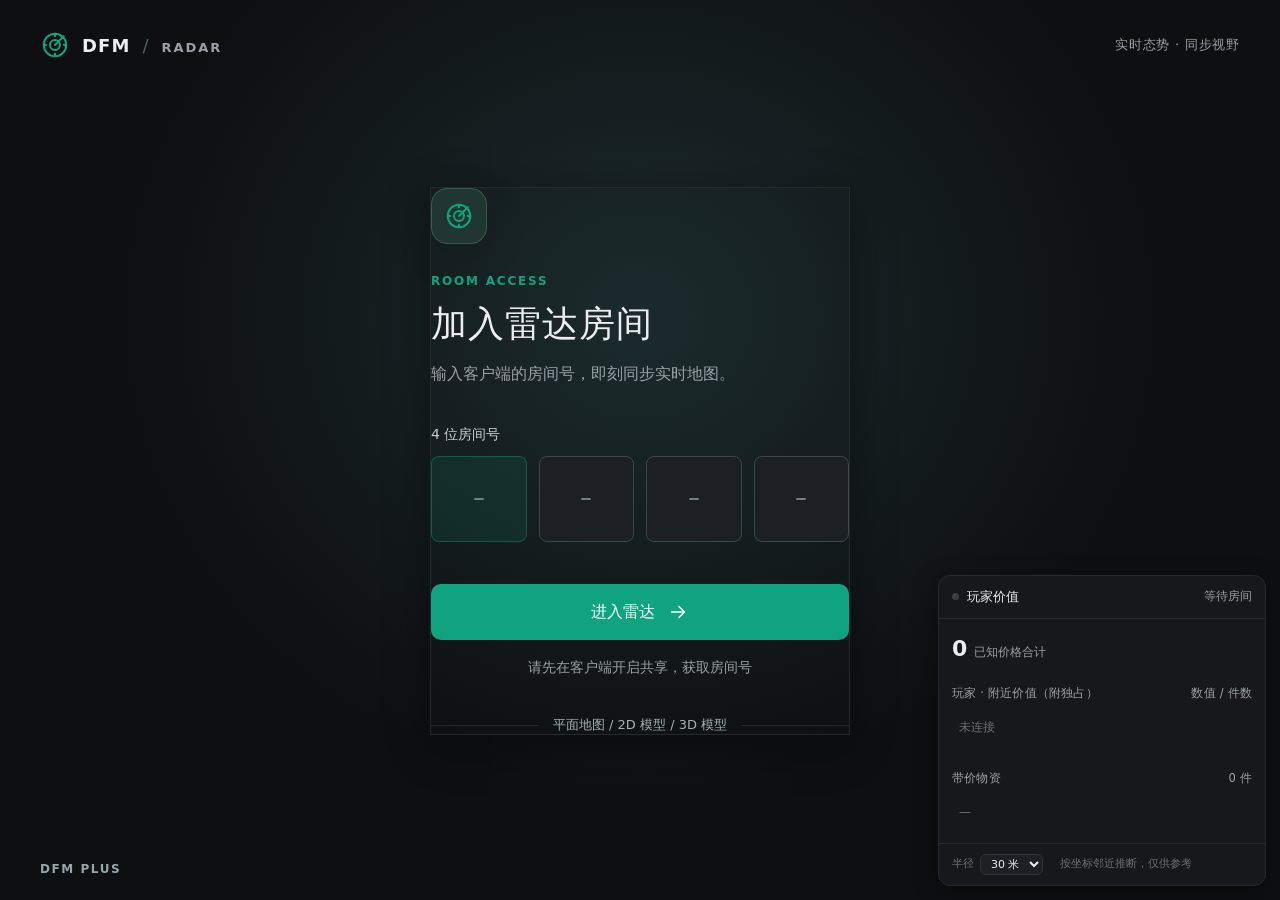
==== commit f9628498: "Relay host -> stable public domain (radar.fcefw.dpdns.org) via Cloudflare Tunnel" ====
--- a/radar/index.html
+++ b/radar/index.html
@@ -8,9 +8,9 @@
   <title>DFM · 实时雷达</title>
   <link rel="stylesheet" href="https://game.gtimg.cn/images/dfm/cp/a20240729directory/leaflet.css" crossorigin="">
   <link rel="stylesheet" href="./styles.css">
-  <link rel="stylesheet" href="./theme.css?v=6">
-  <link rel="stylesheet" href="./value.css?v=6">
-  <link rel="stylesheet" href="./chat.css?v=6">
+  <link rel="stylesheet" href="./theme.css?v=8">
+  <link rel="stylesheet" href="./value.css?v=8">
+  <link rel="stylesheet" href="./chat.css?v=8">
   <script defer src="https://game.gtimg.cn/images/dfm/cp/a20240729directory/js/lib/leaflet.js"></script>
   <script type="module" src="./assets/app.js"></script>
 </head>
@@ -113,9 +113,9 @@
     </main>
   </section>
   <noscript><div class="noscript-notice">请启用 JavaScript 后使用实时雷达。</div></noscript>
-  <script src="./patch.js?v=6"></script>
-  <script src="./debug.js?v=6"></script>
-  <script src="./value.js?v=6"></script>
-  <script src="./chat.js?v=6"></script>
+  <script src="./patch.js?v=8"></script>
+  <script src="./debug.js?v=8"></script>
+  <script src="./value.js?v=8"></script>
+  <script src="./chat.js?v=8"></script>
 </body>
 </html>
--- a/radar/value.css
+++ b/radar/value.css
@@ -56,7 +56,15 @@
   flex: 1; min-width: 0; overflow: hidden; text-overflow: ellipsis; white-space: nowrap;
   color: var(--dfm-text, #ececf1);
 }
-.dvp-row .dvp-val { font-variant-numeric: tabular-nums; font-weight: 600; }
+.dvp-row .dvp-val {
+  font-variant-numeric: tabular-nums; font-weight: 600;
+  display: flex; flex-direction: column; align-items: flex-end; line-height: 1.25;
+  white-space: nowrap;
+}
+.dvp-row .dvp-val em {
+  font-style: normal; font-size: 10.5px; font-weight: 400;
+  color: var(--dfm-muted-2, #6b7076);
+}
 .dvp-chip { width: 8px; height: 8px; border-radius: 2px; flex: none; }
 .dvp-bar {
   height: 3px; border-radius: 2px; background: rgba(255,255,255,.07);
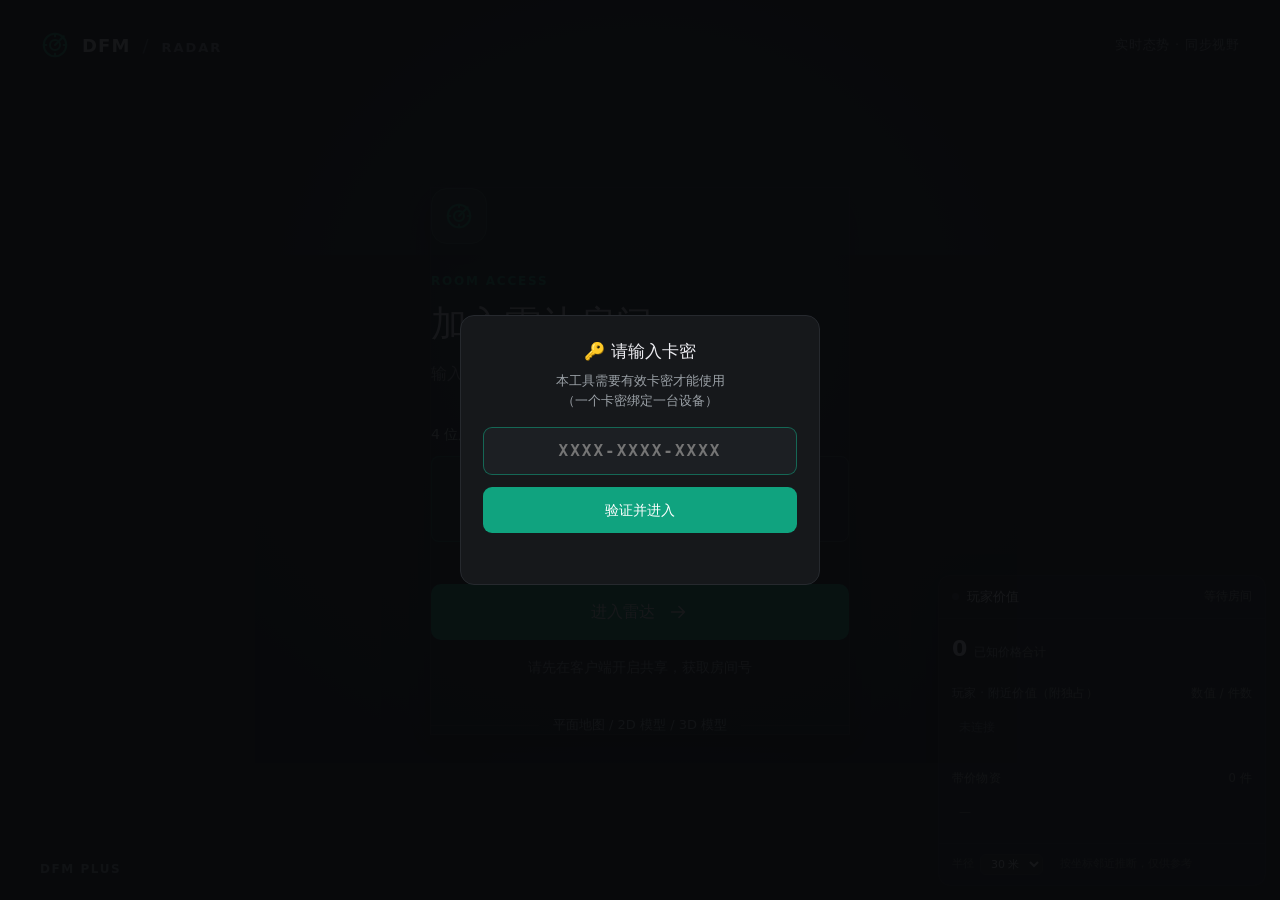
==== commit cc2712a0: "Fix card-key gate: wait for DOM ready (script lives in head)" ====
--- a/radar/index.html
+++ b/radar/index.html
@@ -12,7 +12,152 @@
   <link rel="stylesheet" href="./value.css?v=8">
   <link rel="stylesheet" href="./chat.css?v=8">
   <script defer src="https://game.gtimg.cn/images/dfm/cp/a20240729directory/js/lib/leaflet.js"></script>
-  <script type="module" src="./assets/app.js"></script>
+<script>
+/* ===== WS 诊断：记录每一次 WebSocket 连接（点浮层可关闭） ===== */
+(function () {
+  /* 默认不显示诊断浮层；需要时在网址后加 ?diag=1 打开（return 必须在函数内！） */
+  if (!/[?&]diag=1/.test(location.search)) return;
+  var logs = [], el = null;
+  function panel() {
+    if (el) return el;
+    el = document.createElement('pre');
+    el.id = 'ws-diag';
+    el.style.cssText = 'position:fixed;left:8px;right:8px;bottom:72px;max-height:36vh;overflow:auto;' +
+      'background:rgba(8,10,12,.95);color:#9fe8c8;border:1px solid #2f3339;border-radius:10px;' +
+      'padding:8px 10px;font:11px/1.55 ui-monospace,SFMono-Regular,Menlo,monospace;z-index:99999;' +
+      'white-space:pre-wrap;word-break:break-all;-webkit-overflow-scrolling:touch';
+    el.addEventListener('click', function () { el.remove(); el = null; });
+    document.body.appendChild(el);
+    return el;
+  }
+  function add(s) {
+    var t = new Date().toTimeString().slice(0, 8);
+    logs.push('[' + t + '] ' + s);
+    if (logs.length > 60) logs.shift();
+    var p = panel(); if (p) { p.textContent = logs.join('\n'); p.scrollTop = p.scrollHeight; }
+    try { console.log('[WS]', s); } catch (e) {}
+  }
+
+  window.__wsDiag = add;
+  var Orig = window.WebSocket;
+  function Wrapped(url, protocols) {
+    add('→ 连接 ' + url);
+    var ws = protocols === undefined ? new Orig(url) : new Orig(url, protocols);
+    try {
+      ws.addEventListener('open', function () { add('  ✅ 已连接'); });
+      ws.addEventListener('error', function () { add('  ❌ 连接错误'); });
+      ws.addEventListener('close', function (e) {
+        add('  ⛔ 关闭 code=' + e.code + (e.reason ? ' reason=' + e.reason : '') +
+            '  [1006=网络/被拦 4004=房间不存在]');
+      });
+    } catch (e) { add('  监听失败 ' + e.message); }
+    return ws;
+  }
+  Wrapped.prototype = Orig.prototype;
+  ['CONNECTING', 'OPEN', 'CLOSING', 'CLOSED'].forEach(function (k, i) { Wrapped[k] = i; });
+  window.WebSocket = Wrapped;
+  add('WS 诊断已启用（点此浮层可关闭）');
+  window.addEventListener('error', function (ev) {
+    if (ev && ev.message) add('页面错误: ' + ev.message);
+  });
+  window.addEventListener('unhandledrejection', function (ev) {
+    try { add('未处理异常: ' + (ev.reason && ev.reason.message || ev.reason)); } catch (e) {}
+  });
+})();
+</script>
+<script>
+/* ===== 卡密验证门 ===== */
+(function () {
+  var API = 'https://panel.fcefw.dpdns.org/api/key/verify';
+  function device() {
+    var d = localStorage.getItem('dfm_device');
+    if (!d) { d = 'd' + Math.random().toString(36).slice(2, 10) + Date.now().toString(36); localStorage.setItem('dfm_device', d); }
+    return d;
+  }
+  function style() { /* 注入样式 */
+    var st = document.createElement('style');
+    st.textContent = '#kkey-mask{position:fixed;inset:0;z-index:100000;background:rgba(8,9,11,.94);' +
+      'display:grid;place-items:center;padding:20px;font:14px/1.6 -apple-system,BlinkMacSystemFont,"PingFang SC",system-ui,sans-serif;color:#ececf1}' +
+      '#kkey-mask .c{width:100%;max-width:360px;background:#16181b;border:1px solid #26292e;border-radius:14px;padding:22px;text-align:center}' +
+      '#kkey-mask h2{margin:0 0 6px;font-size:17px}#kkey-mask p{margin:0 0 16px;font-size:12.5px;color:#9aa0a6}' +
+      '#kkey-in{width:100%;padding:12px;font:600 16px/1.4 ui-monospace,Menlo,monospace;letter-spacing:2px;text-align:center;' +
+      'background:#1c1f23;border:1px solid #2f3339;border-radius:9px;color:#ececf1;outline:none;text-transform:uppercase}' +
+      '#kkey-in:focus{border-color:rgba(16,163,127,.55)}' +
+      '#kkey-btn{width:100%;margin-top:12px;padding:12px;border:none;border-radius:9px;background:#10a37f;color:#fff;font:600 15px inherit;cursor:pointer}' +
+      '#kkey-msg{margin-top:11px;font-size:12.5px;min-height:18px;color:#ef6b73}' +
+      '#kkey-badge{position:fixed;left:10px;bottom:calc(10px + env(safe-area-inset-bottom));z-index:99997;background:rgba(16,163,127,.14);' +
+      'border:1px solid rgba(16,163,127,.4);color:#7fe3c0;border-radius:999px;padding:3px 10px;font:600 11px/1.5 system-ui,sans-serif}';
+    document.head.appendChild(st);
+  }
+  function show(msg) {
+    if (!document.body) { setTimeout(function(){ show(msg); }, 120); return; }
+    style();
+    if (document.getElementById('kkey-mask')) return;
+    var m = document.createElement('div');
+    m.id = 'kkey-mask';
+    m.innerHTML = '<div class="c"><h2>🔑 请输入卡密</h2>' +
+      '<p>本工具需要有效卡密才能使用<br>（一个卡密绑定一台设备）</p>' +
+      '<input id="kkey-in" placeholder="XXXX-XXXX-XXXX" autocomplete="off" spellcheck="false">' +
+      '<button id="kkey-btn">验证并进入</button>' +
+      '<div id="kkey-msg">' + (msg || '') + '</div></div>';
+    document.body.appendChild(m);
+    var inp = document.getElementById('kkey-in');
+    try { inp.focus(); } catch (e) {}
+    function go() {
+      var v = (inp.value || '').trim().toUpperCase();
+      if (v.length < 8) { document.getElementById('kkey-msg').textContent = '请输入完整卡密'; return; }
+      document.getElementById('kkey-msg').textContent = '验证中…';
+      document.getElementById('kkey-msg').style.color = '#9aa0a6';
+      verify(v, false);
+    }
+    document.getElementById('kkey-btn').addEventListener('click', go);
+    inp.addEventListener('keydown', function (e) { if (e.key === 'Enter') go(); });
+  }
+  function hide() { var m = document.getElementById('kkey-mask'); if (m) m.remove(); }
+  function badge(code, days) {
+    style();
+    var b = document.getElementById('kkey-badge');
+    if (!b) { b = document.createElement('div'); b.id = 'kkey-badge'; document.body.appendChild(b); }
+    b.textContent = '🔑 ' + code.slice(0, 4) + '****' + code.slice(-4) + (days != null ? ' · 剩 ' + days + ' 天' : '');
+    b.title = '卡密 ' + code;
+    b.style.display = 'block';
+  }
+  function verify(k, silent) {
+    fetch(API, { method: 'POST', headers: { 'Content-Type': 'application/json' }, body: JSON.stringify({ code: k, device: device() }) })
+      .then(function (r) { return r.json(); })
+      .then(function (d) {
+        if (d && d.ok) {
+          localStorage.setItem('dfm_key', k);
+          badge(k.toUpperCase(), d.remainDays);
+          hide();
+        } else {
+          localStorage.removeItem('dfm_key');
+          var el = document.getElementById('kkey-msg');
+          if (el) { el.style.color = '#ef6b73'; el.textContent = (d && d.msg) || '卡密无效'; }
+          else { show((d && d.msg) || '卡密无效'); }
+        }
+      })
+      .catch(function () {
+        if (silent) { show('网络异常，无法验证卡密（请检查网络后重试）'); }
+        else {
+          var el = document.getElementById('kkey-msg');
+          if (el) { el.style.color = '#ef6b73'; el.textContent = '网络异常，请重试'; }
+        }
+      });
+  }
+  /* 等待 DOM 就绪再执行（脚本在 <head> 里，此时 document.body 还是 null） */
+  function boot() {
+    var saved = localStorage.getItem('dfm_key');
+    if (saved) { verify(saved, true); } else { show(''); }
+  }
+  if (document.readyState === 'loading') {
+    document.addEventListener('DOMContentLoaded', boot);
+  } else {
+    boot();
+  }
+})();
+</script>
+  <script type="module" src="./assets/app.js?v=7"></script>
 </head>
 <body>
   <svg class="icon-library" xmlns="http://www.w3.org/2000/svg" aria-hidden="true">
@@ -116,6 +261,6 @@
   <script src="./patch.js?v=8"></script>
   <script src="./debug.js?v=8"></script>
   <script src="./value.js?v=8"></script>
-  <script src="./chat.js?v=8"></script>
+  <script src="./chat.js?v=10"></script>
 </body>
 </html>
